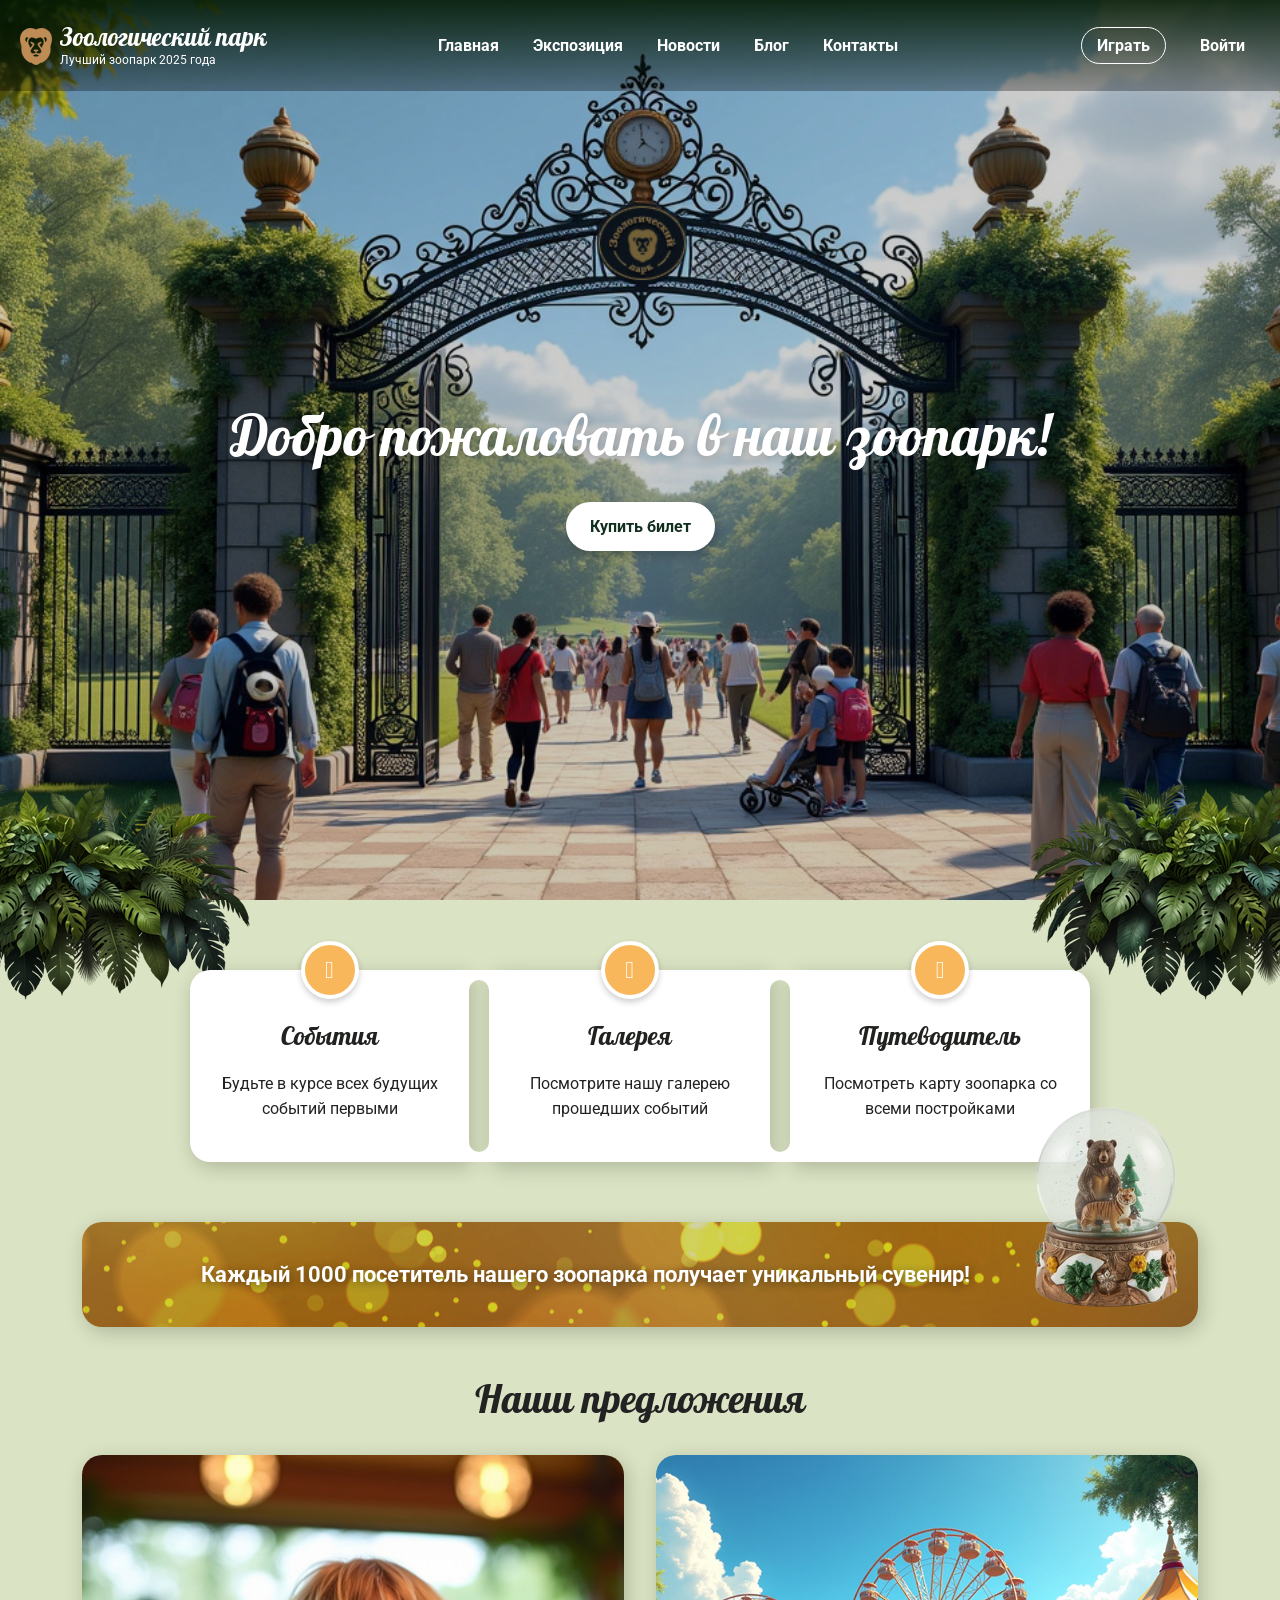
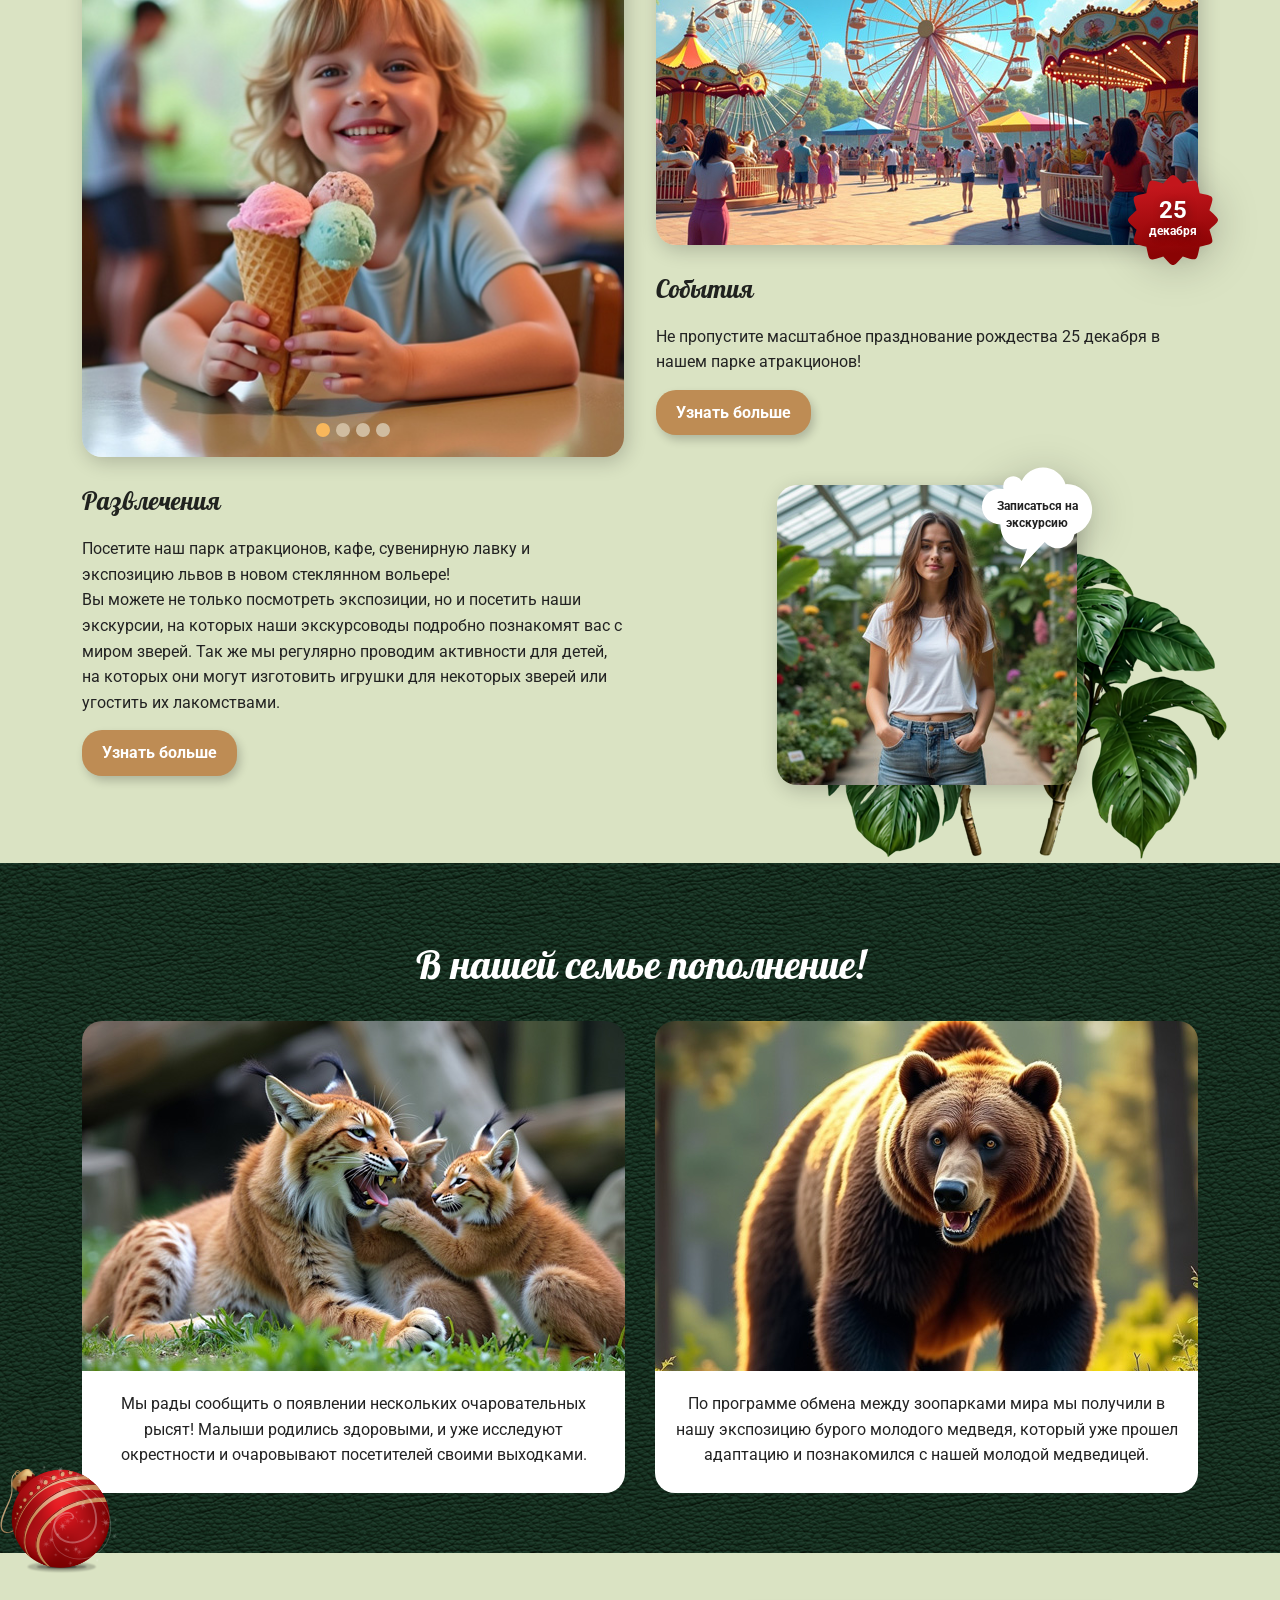
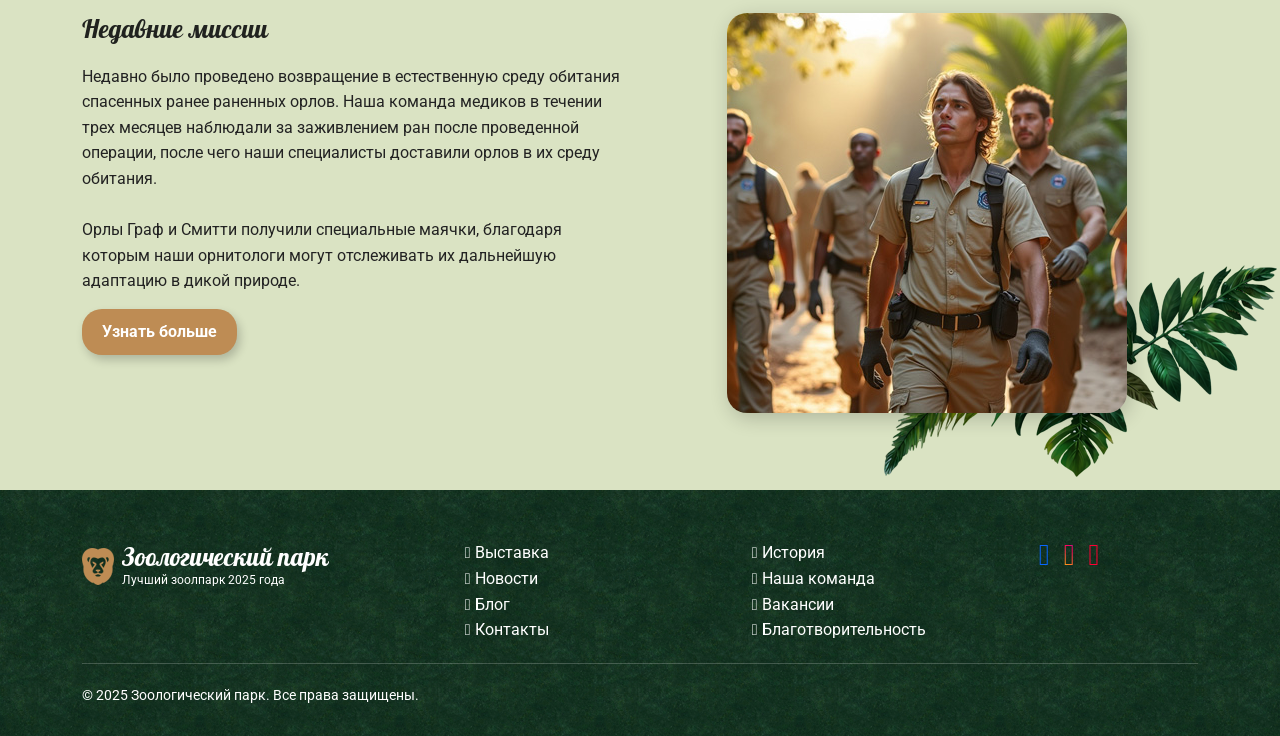
==== index.html @ 59a3dd5d "add files zoo" ====
<!DOCTYPE html>
<html lang="en">
<head>
  <meta charset="UTF-8" />
  <meta name="viewport" content="width=device-width, initial-scale=1.0" />
  <title>Зоологический парк</title>
  <link rel="icon" href="img/favicon.ico">  
  <link rel="preconnect" href="https://fonts.googleapis.com">
  <link rel="preconnect" href="https://fonts.gstatic.com" crossorigin>
  <link href="https://fonts.googleapis.com/css2?family=Roboto:ital,wght@400,700&display=swap" rel="stylesheet">  
  <link href="https://fonts.googleapis.com/css2?family=Pattaya&display=swap" rel="stylesheet">
  <link rel="stylesheet" href="css/bootstrap-grid.css"> 
  <link href="css/fontawesome-all.min.css" rel="stylesheet" />
  <link rel="preload" href="preloader.gif" as="image">
  <link rel="stylesheet" href="css/styles.css">
</head>

<body>
  <div class="preloader"><img src="preloader.gif" alt="Зоологический парк"></div>
  <header class="head-home">
    <div class="navbar">
      <div class="logo">
        <a href="/">
          <img src="../img/logo.png" alt=""/> 
          <span>Зоологический парк</span><br> Лучший зоопарк 2025 года
        </a>
      </div>
      <nav>
        <a href="#">Главная</a>
        <a href="#">Экспозиция</a>
        <a href="#">Новости</a>
        <a href="#">Блог</a>        
        <a href="#">Контакты</a>
      </nav>
      <nav>
        <a href="#"class="btn-header">Играть</a>
        <a href="#">Войти</a>
      </nav>
    </div>
    <h1>Добро пожаловать в наш зоопарк!</h1>
    <a href="/" class="btn-head-home">Купить билет</a>
    <div class="decor">
      <img src="../img/decor.png" alt=""/>
      <img src="../img/decor.png" alt=""/>
    </div>
  </header>

  <div class="content">
  <section class="features">
    <a class="feature-box" href="/">  
      <span class="feature-box-icon"><i class="fa-solid fa-calendar-days"></i></span>    
      <h3>События</h3>
      <p>Будьте в курсе всех будущих событий первыми</p>
    </a>
    <a class="feature-box" href="/">
      <span class="feature-box-separator"></span>
      <span class="feature-box-separator"></span>
      <span class="feature-box-icon"><i class="fa-solid fa-camera-retro"></i></span> 
      <h3>Галерея</h3>
      <p>Посмотрите нашу галерею прошедших событий</p>
    </a>
    <a class="feature-box" href="/">
      <span class="feature-box-separator"></span>
      <span class="feature-box-separator"></span>
      <span class="feature-box-icon"><i class="fa-solid fa-map-location-dot"></i></span> 
      <h3>Путеводитель</h3>
      <p>Посмотреть карту зоопарка со всеми постройками</p>
    </a>
  </section>

  <section class="container banner-section">
    <div class="banner-home">
      <p>Каждый 1000 посетитель нашего зоопарка получает уникальный сувенир!</p>
      <img src="../img/banner-img.png" alt="banner">
    </div>
  </section>

  <section class="container animals-section">
    <h2 class="text-center">Наши предложения</h2>
    <div class="row">
      <div class="col-6">        

        <div class="sim-slider">
          <ul class="sim-slider-list">
            <li class="sim-slider-element"><img src="../img/home_slider1.jpg" alt="0"></li>
            <li class="sim-slider-element"><img src="../img/home_slider2.jpg" alt="1"></li>
            <li class="sim-slider-element"><img src="../img/home_slider3.jpg" alt="2"></li>
            <li class="sim-slider-element"><img src="../img/home_slider4.jpg" alt="3"></li>            
          </ul>
          <div class="sim-slider-arrow-left"></div>
          <div class="sim-slider-arrow-right"></div>
          <div class="sim-slider-dots"></div>
        </div>



      </div>
      <div class="col-6 animal-block">
        <div class="animal-text">
          <div class="img-box_action">
            <img class="img-box" src="../img/atracion.jpg" alt="atracion">
            <span class="icon-action">
              <svg xmlns="http://www.w3.org/2000/svg" xmlns:xlink="http://www.w3.org/1999/xlink" viewBox="0 0 512 512"><defs><linearGradient id="linear-gradient-2" x1="300" y1="441.96" x2="255.94" y2="60.66" gradientUnits="userSpaceOnUse"><stop offset="0" stop-color="#8a0304"/><stop offset="1" stop-color="#c3161c"/></linearGradient></defs><title>promo_orange</title><g style="isolation:isolate"><g id="Layer_1" data-name="Layer 1"><path d="M311.59,48.68c84.6-26.49,76.91-30.8,96.23,55.51,86.7,19.39,82.11,11.43,55.55,96.17,64.9,59.65,64.82,51.47,0,111,26.48,84.52,30.62,76.91-55.55,96.17-19.3,86.21-11.75,82-96.23,55.53-60,65.2-51.1,65.2-111.1,0-85.13,26.65-76.75,31.51-96.22-55.53C17.74,388.23,22.14,396.2,48.7,311.4c-64.87-59.64-65-51.28,0-111-26.48-84.52-30.8-76.86,55.56-96.17,19.44-86.83,11.26-82.12,96.22-55.51,59.72-64.9,51.36-64.91,111.1,0Z" fill-rule="evenodd" fill="url(#linear-gradient-2)"/></g></g></svg>
              <span><strong>25</strong> декабря</span>
            </span>
          </div>
          <h3>События</h3>
          <p>Не пропустите масштабное празднование рождества 25 декабря в нашем парке атракционов!</p>
          <a href="/" class="btn">Узнать больше</a>        
        </div>
      </div>
  </div>
  <div class="row">
      <div class="col-6 animal-block">
        <div class="animal-text">
          <h3>Развлечения</h3>
          <p>Посетите наш парк атракционов, кафе, сувенирную лавку и экспозицию львов в новом стеклянном вольере!<br>Вы можете не только посмотреть экспозиции, но и посетить наши экскурсии, на которых наши экскурсоводы подробно познакомят вас с миром зверей. Так же мы регулярно проводим активности для детей, на которых они могут изготовить игрушки для некоторых зверей или угостить их лакомствами.</p>
          <a href="/" class="btn">Узнать больше</a>
        </div>
      </div>
      <div class="col-6 animal-block">
        <div class="animal-text elem-info">  
          <span class="img-decor1"> 
            <img class="img-box" src="../img/junate.jpg" alt="junate">
          </span>
          <a href="/" class="elem-info_text">
            <svg id="Layer_1" data-name="Layer 1" xmlns="http://www.w3.org/2000/svg" xmlns:xlink="http://www.w3.org/1999/xlink" viewBox="0 0 512 512"><defs><linearGradient id="linear-gradient1" x1="256" y1="441.36" x2="256" y2="9.45" gradientUnits="userSpaceOnUse"><stop offset="0" stop-color="white"/><stop offset="0.37" stop-color="white"/><stop offset="1" stop-color="white"/></linearGradient></defs><title>cloud_comment</title><path d="M288.86,328A71.76,71.76,0,0,0,416,295a109.46,109.46,0,0,0-34.43-213.4h-4A100.6,100.6,0,0,0,281.46,11c-40.12,0-74.55,23.9-90.77,57.76a42.58,42.58,0,0,0-78.81,22.48c0,4,0,7.68,1.14,11.38a76.15,76.15,0,0,0-92.19,74.26c0,42.11,36.7,76.54,79.1,76.54h0c-.29,2.84.85,6.26.85,9.39C100.79,316,144,359,197.24,359A108.43,108.43,0,0,0,214,357.55l-32.15,85.36Z" fill="url(#linear-gradient1)"/></svg>
            <span>Записаться на экскурсию</span>
          </a>
        </div>
      </div>
  </div>
  </section>

  <section class="highlighted-section">
    <div class="container">
      <h2 class="text-center">В нашей семье пополнение!</h2>
      <div class="highlighted-grid">
        <div>
          <img src="../img/tiger.jpg" alt="tiger">
          <div class="p-box"><p>Мы рады сообщить о появлении нескольких очаровательных рысят! Малыши родились здоровыми, и уже исследуют окрестности и очаровывают посетителей своими выходками.</p></div>
        </div>
        <div>
          <img src="../img/bear.jpg" alt="bear">
          <div class="p-box"><p>По программе обмена между зоопарками мира мы получили в нашу экспозицию бурого молодого медведя, который уже прошел адаптацию и познакомился с нашей молодой медведицей. </p></div>
        </div>
      </div>
    </div>
    <span class="icon-decor"></span>  
  </section>

  <section class="container animals-section">
    <div class="row">
      <div class="col-6 animal-block">
        <div class="animal-text">
          <h3>Недавние миссии</h3>
          <p>Недавно было проведено возвращение в естественную среду обитания спасенных ранее раненных орлов. Наша команда медиков в течении трех месяцев наблюдали за заживлением ран после проведенной операции, после чего наши специалисты доставили орлов в их среду обитания.<br><br> Орлы Граф и Смитти получили специальные маячки, благодаря которым наши орнитологи могут отслеживать их дальнейшую адаптацию в дикой природе.</p>
          <a href="/" class="btn">Узнать больше</a>        
        </div>
      </div>
      <div class="col-6 animal-block">
        <div class="animal-text">
          <span class="img-decor2">
            <img class="img-box" src="../img/team.jpg" alt="team">
          </span>
        </div>
      </div>
    </div>
  </section>
  </div>
  <footer>
    <div class="container">
      <div class="row">
        <div class="col-4">
          <div class="logo">
            <a href="/">
              <img src="../img/logo.png" alt=""/> 
              <span>Зоологический парк</span><br> Лучший зоолпарк 2025 года
            </a>
          </div>         
        </div>
        <div class="col-3">
          <ul class="no-style">
            <li><a href="#"><i class="fa fa-camera-retro"></i> Выставка</a></li>            
            <li><a href="#"><i class="fa fa-newspaper"></i> Новости</a></li>
            <li><a href="#"><i class="fa fa-comment"></i> Блог</a></li>
            <li><a href="#"><i class="fa fa-phone"></i> Контакты</a></li>
          </ul>
        </div>
        <div class="col-3">
          <ul class="no-style">
            <li><a href="#"><i class="fa fa-info"></i> История</a></li>
            <li><a href="#"><i class="fa fa-person"></i> Наша команда</a></li>
            <li><a href="#"><i class="fa fa-person-circle-plus"></i> Вакансии</a></li>
            <li><a href="#"><i class="fa-solid fa-hand-holding-heart"></i> Благотворительность</a></li>
          </ul>
        </div>
        <div class="col-2">
          <ul class="no-style list-icons">
            <li><a href="#"><i class="fa-brands fa-facebook"></i></a></li>
            <li><a href="#"><i class="fa-brands fa-instagram"></i></a></li>
            <li><a href="#"><i class="fa-brands fa-youtube"></i></a></li>
          </ul>
        </div>
      </div>
      <div class="copyright">
        <span>&copy; 2025 Зоологический парк. Все права защищены.</span>
      </div>
    </div>
  </footer>
  <script>
      window.onload = function(){
          document.querySelector(".preloader").style.display = "none";
      }
  </script>
  <script src="js/slider.js"></script>
</body>
</html>
---- css/styles.css ----
* {
    box-sizing: border-box;
    margin: 0;
    padding: 0; 
  }
  :root{
    --native-color: #102f1f;
    --primary-color: #f8b75b;
    --secondary-color: #705f45;
    --third-color: #be8c54;
  }
  .preloader {
    position: fixed;
    z-index: 1000;
    line-height: 0;
    overflow: hidden;
    top: 50%;
    left: 50%;
    margin-left: -32px;
    margin-top: -32px;
    border-radius: 50%;
    box-shadow: rgba(0, 0, 0, .2) 3px 5px 12px;
  }
  a{
    color: inherit;
    text-decoration: none;
    transition: all .3s ease-out;
  }
  body {
    font-family: "Roboto", sans-serif;
    font-optical-sizing: auto;
    font-weight: 400;
    font-style: normal;
    font-variation-settings: "wdth" 100;
    background-color: #dae3c3;
    color: #222;
    line-height: 1.6;
  }  
  ol, li {
    list-style: none;
    margin: 0;
    padding: 0;
  }
  ul.no-style{
    list-style: none;
  }
  .btn {
    display: inline-block;
    color: white;
    font-weight: 700;
    background-color: var(--third-color);    
    border: none;
    padding: 10px 20px;
    border-radius: 20px;
    cursor: pointer;
    box-shadow:  rgba(0,0,0,.2) 3px 5px 10px;
    margin-bottom: 20px;
  }
  .btn:hover, .btn:active{
    background-color: var(--native-color);
  }
  .content{
    overflow: hidden;
  }
  h1,h2,h3,h4,h5,h6,p {
    margin-bottom: 15px;
  }
  h1,h2 {
    margin-bottom: 30px;
    line-height: 1.2;
  }
  h1,h2,h3,
  .navbar .logo a span,
  footer .logo a span{
    font-family: "Pattaya", sans-serif;
    font-weight: 400;
  }
  h3,h4,h5,h6 {
    color: #20221f;
    line-height: 1.4;
  }
  h1 {
    font-size: 3.5rem;
  }
  h2 {
    font-size: 2.5rem;
  }
  h3 {
    font-size: 1.6rem;    
  }
  h4 {
    font-size: 1.3rem;
  }
  h5 {
    font-size: 1.2rem;
  }
  h6 {
    font-size: 1.1rem;
  }
  img{
    max-width: 100%;
  }
  .img-box{
    margin-bottom: 20px;
    box-shadow: rgba(0, 0, 0, 0.2) 3px 5px 20px;
  }
  .text-center{
    text-align: center;
  }
  header.head-home {
    height: 100vh;
    padding-top: 76px;
    padding-bottom: 20px;
    color: white;
    background: url('../img/header-home-bg.jpg') center/cover no-repeat;    
    display: flex;
    flex-direction: column;
    justify-content: center;
    align-items: center;
  }
  header.head-home:before {
    display: block;
    position: absolute;
    content: '';
    background: rgba(0, 0, 0, 0.2);
    top:0;
    left: 0;
    width: 100%;
    height: 100%;
  }
  header.head-home .decor{
    overflow: hidden;
    width: 100%;
    position: absolute;
    bottom: -100px;
    pointer-events: none;
    z-index: 3;
  }
  header.head-home .decor img {
    margin-left: -150px;
    float: left;
  }
  header.head-home .decor img + img{
    float: right;
    margin-right: -150px;
  }
  .navbar {
    position: absolute;
    top: 0;
    width: 100%;
    display: flex;
    flex-direction: row;
    align-items: center;
    justify-content: space-between;
    background: linear-gradient(180deg,rgba(3, 26, 3, .9) 0%, rgba(0, 0, 0, .3) 100%);
    padding: 20px;
    z-index: 99;
  }
  .navbar .logo{
    width: 250px;
  }
  .navbar .logo img,
  footer .logo img {
    float: left;
    padding-top: 8px;
    margin-right: 8px; 
  }
  .navbar .logo a,
  footer .logo a {    
    font-size: 12px;
    line-height: 1.2;
    color: white;
    caret-color: transparent;
  }
  .navbar .logo a span,
  footer .logo a span{
    font-size: 25px;
    display: inline-block;
    overflow: hidden;
    margin-bottom: -15px;
  }
  .navbar nav a {
    color: white;
    margin: 0 15px;
    font-weight: 700;
  }
  .navbar nav a:hover {
    color: var(--primary-color);
  }
  .navbar nav a.btn-header {
    padding: 8px 15px;
    font-size: 1rem;
    font-weight: 700;
    border: 1px solid white;
    border-radius: 30px;
    cursor: pointer;
  }
  .navbar nav a.btn-header:hover {
    color: var(--primary-color);
    border-color: var(--primary-color);
    background-color: rgba(0, 0, 0, 0.2);
  }
  .head-home h1 {
    position: relative;    
    text-shadow: 1px 3px 8px rgba(0, 0, 0, 0.2);
  }
  .head-home a.btn-head-home {
    position: relative;
    overflow: hidden;
    padding: 12px 24px;
    font-size: 1rem;
    font-weight: 700;
    background-color: white;
    color: var(--native-color);
    border: none;
    border-radius: 30px;
    cursor: pointer;
     box-shadow:  rgba(0,0,0,.2) 3px 5px 12px;
  }
  .head-home a.btn-head-home:hover{
    color: white;
    background-color: var(--native-color);
  }
  .features {
    display: flex;
    flex-direction: row;
    justify-content: space-between;
    gap: 20px;
    position: relative;
    z-index: 3;
    width: 900px;
    margin: 70px auto 60px; 
  }
  .feature-box {
    position: relative;
    background-color: white;
    min-width: 31%;
    padding: 50px 20px 25px;
    text-align: center;
    box-shadow: 3px 5px 20px rgba(0,0,0,0.2);
  }  
  .feature-box:first-child {
    border-radius: 20px 0 0 20px;
  }
  .feature-box:last-child {
    border-radius: 0 20px 20px 0;
  }
  .feature-box-separator{
    content: '';
    display: block;
    width: 20px;
    height: 20px;
    top: 0px;
    left: -20px;
    overflow: hidden;
    position: absolute;
  }
  .feature-box-separator + .feature-box-separator{
    top: auto;
    bottom: 0px;
  }
  .feature-box-separator:after{
    content: '';
    width: 20px;
    height: 20px;
    -moz-border-radius: 20px;
    -webkit-border-radius: 20px;
    border-radius: 20px;
    background: rgba(0, 0, 0, 0);
    position: absolute;
    top: 0px;
    left: -10px;
    border: 10px solid white;
  }
  .feature-box-separator + .feature-box-separator:after{
    top: auto;
    bottom: 0px;
  }
  .feature-box-separator:before {
    content: '';
    width: 20px;
    height: 10px;
    background: white;
    display: inline-block;
    position: absolute;
    top: 0;
    left: 0;
  }
  .feature-box-separator + .feature-box-separator:before {
    top: auto;
    bottom: 0px;
  }
  .feature-box-icon {
    position: absolute;
    top: -29px;
    left: calc(50% - 29px);    
  }
  .feature-box:before {
    content: "\f1b0";
    font-size: 50px;
    font-family: "Font Awesome 6 Free";
    position: absolute;
    transition: opacity .3s ease-out;
    top: 50%;
    left: 50%;
    font-weight: 700;
    margin-left: -25px;
    margin-top: -25px;
    color: var(--third-color);
    opacity: 0;
  }
  .feature-box h3, .feature-box p{
    position: relative;
  }
  .feature-box-icon i{
    transition: all .3s ease-out;
    background-color: var(--primary-color);
    width: 58px;
    height: 58px;
    border-radius: 50%;
    font-size: 24px;
    line-height: 50px;
    color: white;
    border: 4px solid white;
    box-shadow: rgba(0, 0, 0, .2) 0px 3px 6px;
  }
  a.feature-box:hover .feature-box-icon i{
    background-color: var(--native-color);
  }
  .feature-box:hover:before {
    opacity: .2;
  }

  /* slider */

  .sim-slider img {
    width: 100% !important;
  }
  .sim-slider {
    position: relative;
    border-radius: 20px;
    overflow: hidden;
    margin-bottom: 20px;
    box-shadow: rgba(0, 0, 0, 0.2) 3px 5px 20px;
  }
  /* General styles */
  .sim-slider-list {
    margin: 0;
    padding: 111.11% 0 0;
    list-style-type: none;
    position: relative;
  }
  .sim-slider-element {
    width: 100%;
    transition: opacity 1s ease-in;
    opacity: 0;
    position: absolute;
    z-index: 2;
    left: 0;
    top: 0;
    display: block;
  }
  .sim-slider-element:first-child {
    opacity: 1;
  }
  /* Navigation item styles */
  div.sim-slider-arrow-left,
  div.sim-slider-arrow-right {
    width: 22px;
    height: 40px;
    position: absolute;
    cursor: pointer;
    z-index: 2;
  }
  div.sim-slider-arrow-left,
  div.sim-slider-arrow-right {    
    top: calc(50% - 20px);
    display: inline-block;
    display: none !important;
    width: 40px;
    height: 40px;
    text-align: center;
    font-weight: 900;
    font-family: "Font Awesome 6 Free";
    font-size: 24px;
    line-height: 40px;
    border-radius: 50%; 
    color:white; 
    background-color: var(--third-color);
    transition: all .3s ease-out;
    box-shadow: rgba(0, 0, 0, .2) 3px 5px 10px;    
  }
  div.sim-slider-arrow-left:before { 
    content: "\f104";
  }
  div.sim-slider-arrow-right:before { 
    content: "\f105";
  }
  div.sim-slider-arrow-left{
    left: 10px;    
  }
  div.sim-slider-arrow-right {
    right: 10px;    
  }
  div.sim-slider-arrow-left:hover,
  div.sim-slider-arrow-right:hover {
    background-color: var(--native-color);
  }
  div.sim-slider-dots {
    width: 100%;
    height: auto;
    position: absolute;
    left: 0;
    bottom: 10px;
    z-index: 3;
    text-align: center;
  }
  span.sim-dot {
    width: 14px;
    height: 14px;
    margin: 3px;
    padding: 0;
    display: inline-block;
    background-color: var(--primary-color);
    border-radius: 50%;
    cursor: pointer;
    filter: grayscale(70%);
    caret-color: transparent;
  }

  /* end slider */




  .banner-home {
    position: relative;
    color: white;
    font-size: 22px;
    font-weight: 700;
    text-shadow: 2px 2px 10px rgba(0, 0, 0, 0.4);
    background: white;
    padding: 35px 30px 20px 30px;
    border-radius: 20px;
    margin-bottom: 50px;
    background: url(../img/home-banner-bg.jpg) center / cover no-repeat;
    box-shadow: rgba(0, 0, 0, 0.2) 3px 5px 20px;
  }
  .banner-home{
    text-align: center;
    padding-right: 140px;
  }
  .banner-home img {
    position: absolute;
    z-index: 3;
    bottom: 20px;
    right: 20px;
  }
  .animals-section{
    padding-bottom: 20px;
  }
  .animal-block {
    display: flex;
    flex-direction: column;
    justify-content: space-between;
    margin-bottom: 30px;
  }
  .animal-block + .animal-block{
    align-items: center;
  }
  .animal-block img {
    position: relative;
    border-radius: 20px;
    height: auto;
  }
  .img-decor1, 
  .img-decor2{
    position: relative;
  }
  .img-decor1:before,
  .img-decor2:before{
    position: absolute;
    content: '';    
    right: -150px;
    width: 400px;
    background-repeat: no-repeat;    
  }
  .img-decor1:before{
    background-image: url("../img/decor-img1.png");
    bottom: -50px;
    height: 306px;
  }
  .elem-info{
    position: relative;
  }
  .elem-info .elem-info_text{
    position: absolute;    
    right: -20px;
    top: -20px;
    width: 120px;
    text-align: center;
    display: flex;
    align-items: center;
    caret-color: transparent; 
    filter: drop-shadow(3px 5px 20px rgba(0, 0, 0, 0.2));   
  }
  .elem-info .elem-info_text span{
    position: absolute;
    top:50%;
    transform: translateY(-50%);
    left:10px;
    right: 10px;
    font-size: 12px;
    line-height: 1.4;
    font-weight: 700;
    transition: color .3s ease-out;
    padding: 0 0 20px;
  }
  .elem-info .elem-info_text:hover span{
    color: var(--native-color);
  }
  .img-decor2:before{
    background-image: url("../img/decor-img2.png");
    bottom: -40px;
    height: 212px;
  }
  .img-box_action{
    position:relative;
  }
  .icon-action{
    position: absolute;
    right: -20px;
    bottom: 0;
    width: 90px;
    display: inline-block;
    caret-color: transparent;
  }
  .icon-action{
    filter: drop-shadow(3px 5px 20px rgba(0, 0, 0, 0.2));
  }
  .icon-action span {
    position: absolute;
    top: 45%;
    transform: translateY(-50%);
    left: 10px;
    right: 10px;
    font-size: 12px;
    line-height: 1.4;
    color: white;
    font-weight: 700;
    text-align: center;
    text-shadow: 2px 2px 10px rgba(0, 0, 0, 0.4);
  }
  .icon-action span strong{
    font-size: 24px;
    line-height: 1;    
  }
  .icon-decor{
    position: absolute;
    left: -10px;
    bottom: -40px;
    width: 140px;
    height: 140px;
    background-image: url(../img/christmas_ball.svg);
    background-size: 100%;
    background-repeat: no-repeat;
  }
  .highlighted-section {
    background-color: var(--native-color);
    background-image: url("../img/patternt.png");
    background-repeat: repeat;
    position: relative;
    padding: 80px 0 60px;
    margin-bottom: 60px;
  }
  .highlighted-section h2 {
    color: white;
  }
  .highlighted-grid {
    display: grid;
    grid-template-columns: repeat(auto-fit, minmax(250px, 1fr));
    gap: 30px;
    margin-top: 30px;
  }
  .highlighted-grid > div {    
    text-align: center;
    display: flex;
    flex-direction: column;
  }
  .highlighted-grid .p-box{
    padding: 20px 20px 10px;
    border-radius: 0 0 20px 20px;
    overflow: hidden;
    background-color: white;
  }
  .highlighted-grid img {
    width: 100%;
    border-radius: 20px 20px 0 0;
    overflow: hidden;
  }
  footer {
    background-color: var(--native-color);
    background-image: url("../img/pattern1.png");
    background-repeat: repeat;
    color: white;
    padding: 50px 0 30px;
  }
  footer *{
    color: white;
  }
  footer li a i{
    transition: all .3s ease-out;
  }
  footer li a:hover i{
    color: var(--primary-color);
  }
  .list-icons li{
    display: inline-block;
    margin-right: 10px;
    margin-bottom: 10px;
  }
  .list-icons li a:hover{
    opacity: .8;
  }
  .list-icons i{
    font-size: 30px;
  }
  i.fa-facebook{
    color: #0866ff;
  }
  i.fa-instagram{
    background-image: linear-gradient(220deg,rgba(131, 58, 180, 1) 0%, rgba(251, 0, 96, 1) 30%, rgba(252, 196, 4, 1) 100%);
    color: transparent;
    background-clip: text;
  }
  i.fa-youtube{
    color: #fe0032;
  }
  .copyright{
    font-size: 14px;
    padding-top: 20px;
    margin-top: 20px;
    border-top: 1px solid rgba(255, 255, 255, 0.2);
  }
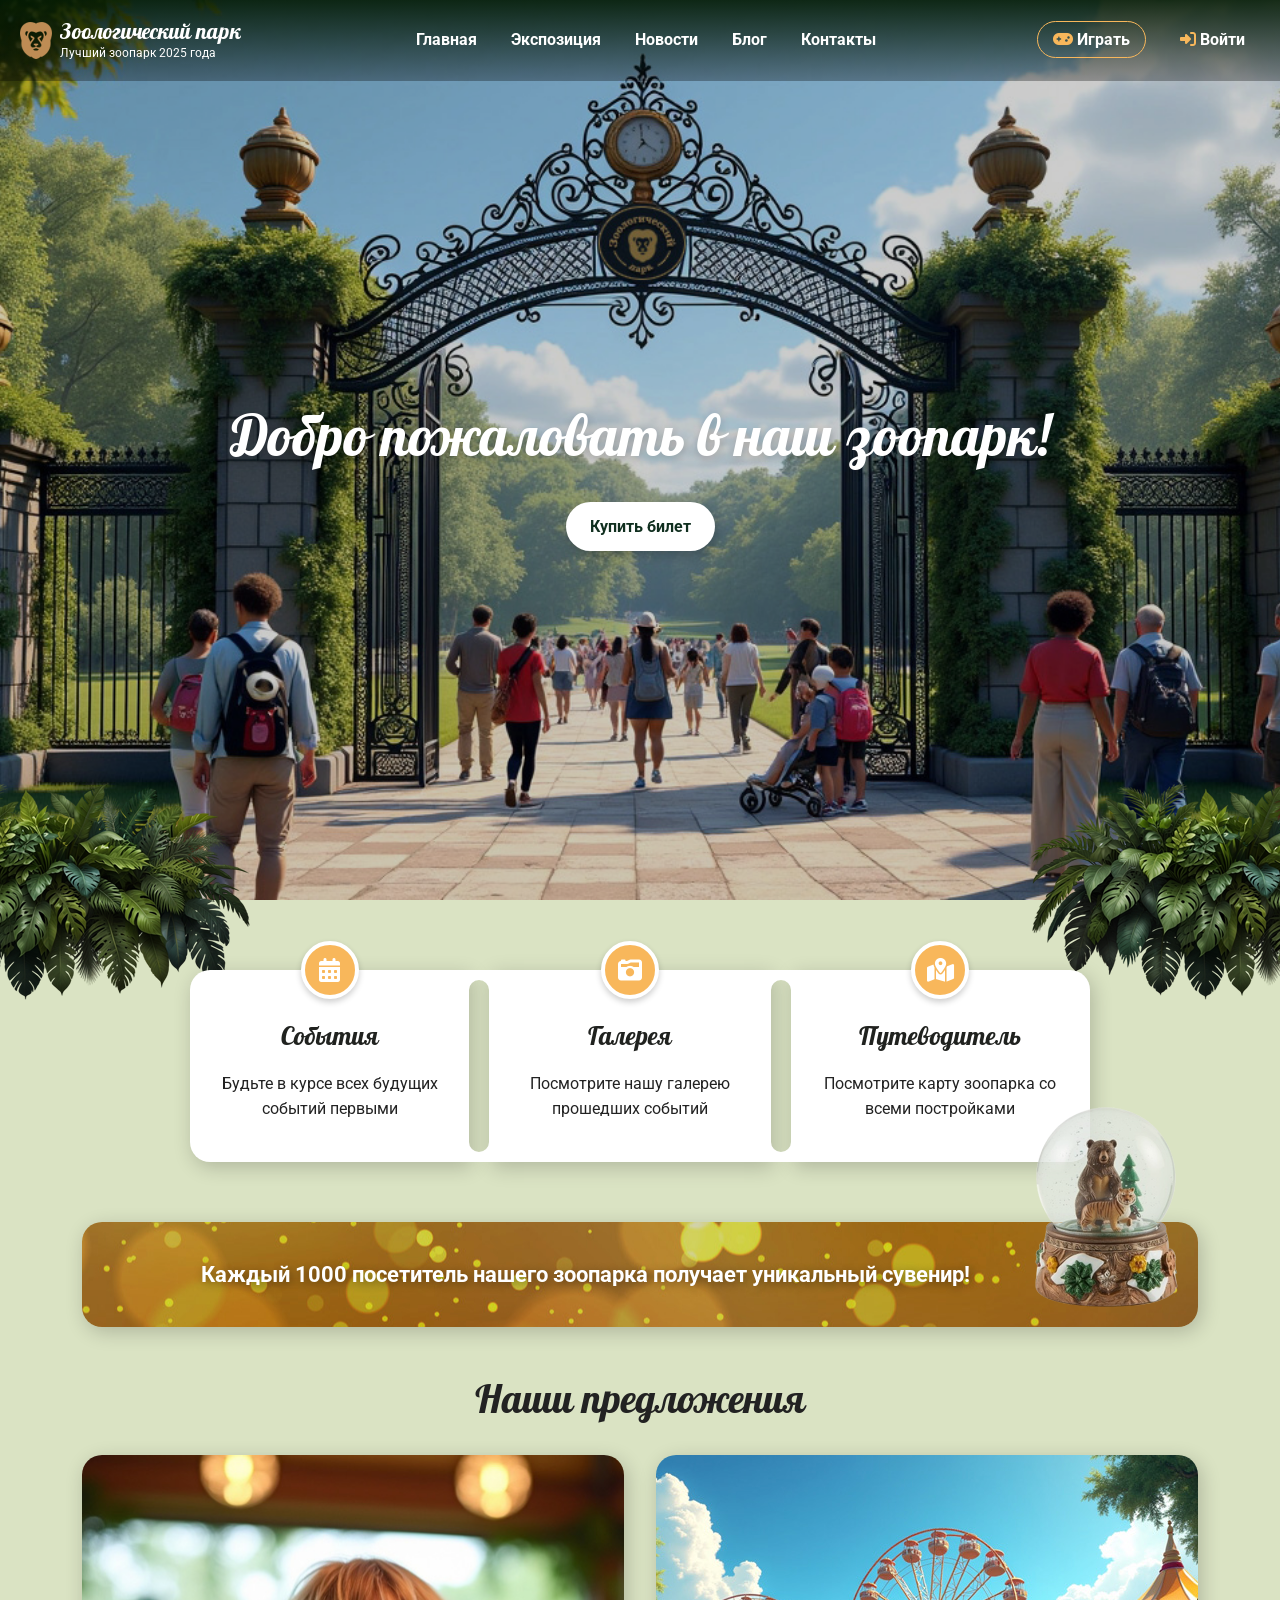
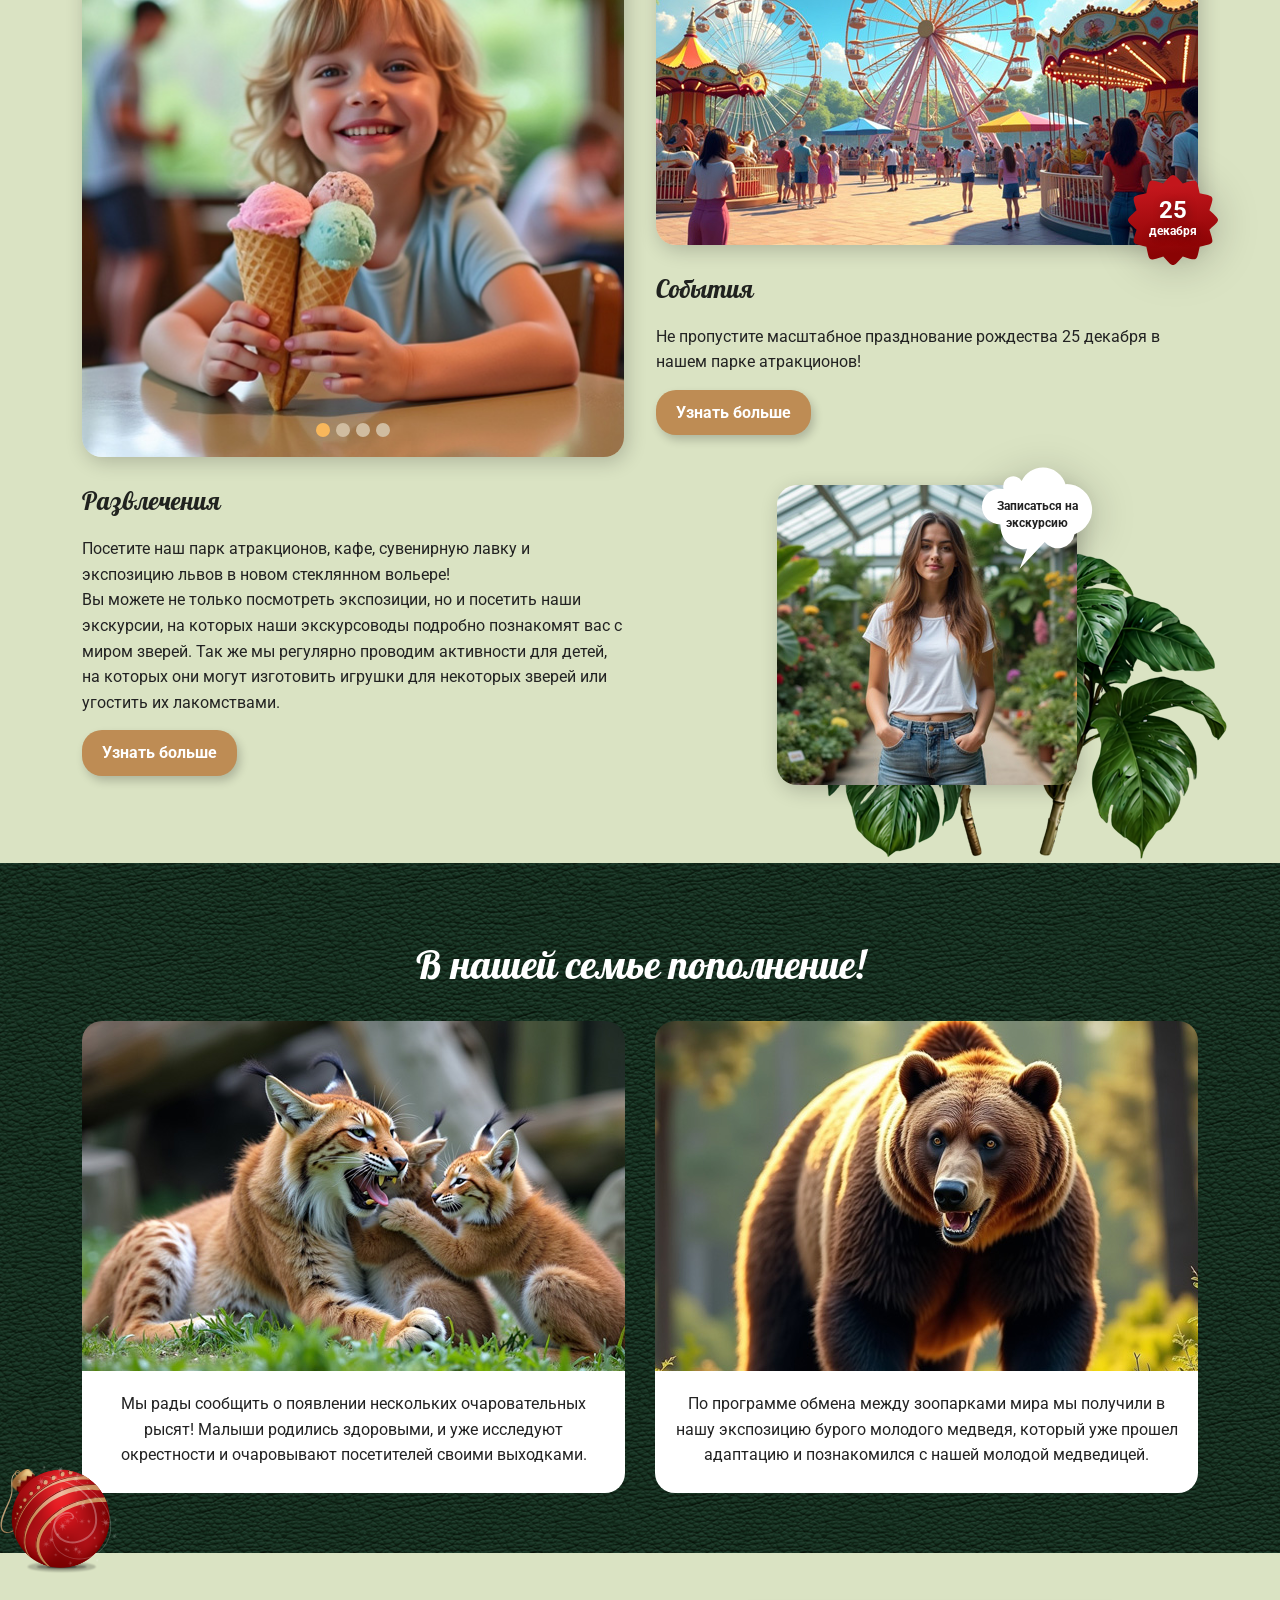
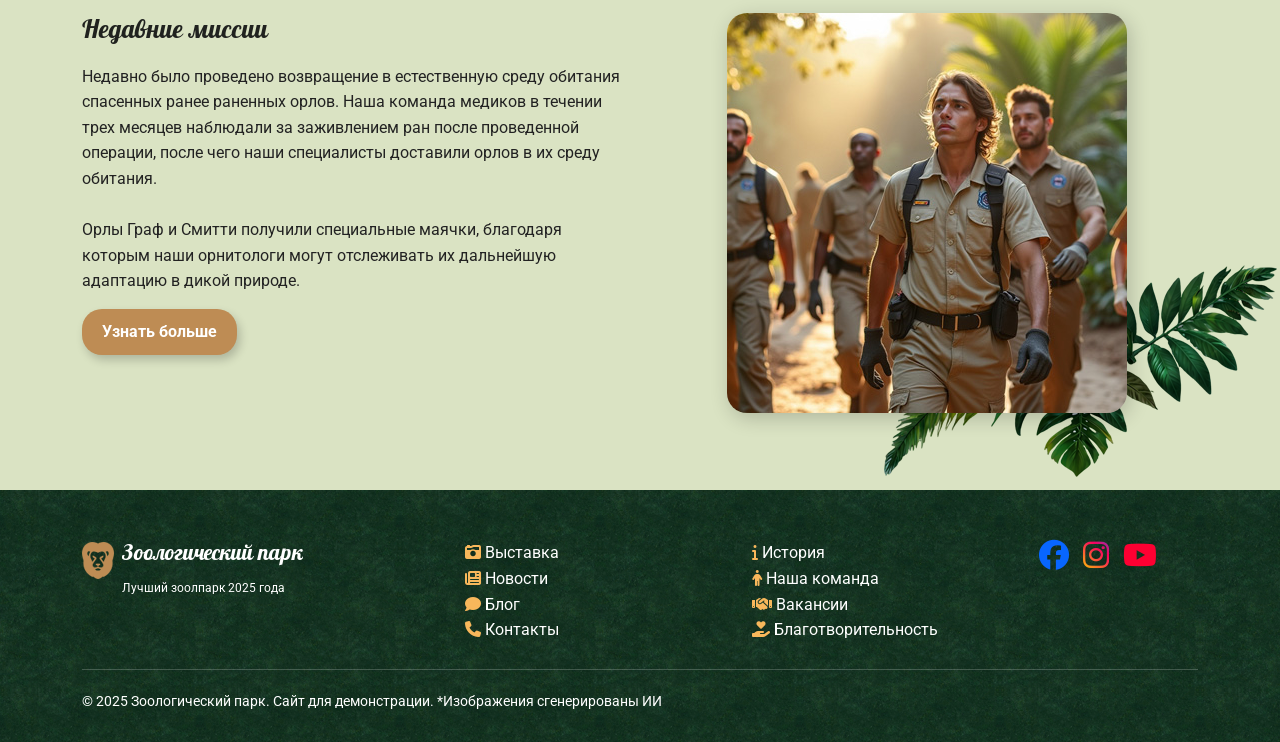
==== commit 3baacf94: "Add files via upload" ====
--- a/index.html
+++ b/index.html
@@ -13,6 +13,7 @@
   <link href="css/fontawesome-all.min.css" rel="stylesheet" />
   <link rel="preload" href="preloader.gif" as="image">
   <link rel="stylesheet" href="css/styles.css">
+  <link rel="stylesheet" href="css/responsive.css">
 </head>
 
 <body>
@@ -21,27 +22,34 @@
     <div class="navbar">
       <div class="logo">
         <a href="/">
-          <img src="../img/logo.png" alt=""/> 
-          <span>Зоологический парк</span><br> Лучший зоопарк 2025 года
+          <img src="img/logo.png" alt=""/> 
+          <p><span>Зоологический парк</span><br> Лучший зоопарк 2025 года</p>
         </a>
       </div>
+      <div class="header__menu menu">
+      <div class="menu__icon"><span></span></div>
+        <nav class="menu__body">
+          <ul class="menu__list">
+            <li><a href="#">Главная</a></li>
+            <li><a href="#">Экспозиция</a></li>
+            <li><a href="#">Новости</a></li>
+            <li><a href="#">Блог</a></li>     
+            <li><a href="#">Контакты</a></li>            
+            <li class="d-sm-none"><a href="#">Играть</a></li>
+            <li class="d-sm-none"><a href="#">Войти</a></li>        
+          </ul>          
+        </nav>        
+      </div>
       <nav>
-        <a href="#">Главная</a>
-        <a href="#">Экспозиция</a>
-        <a href="#">Новости</a>
-        <a href="#">Блог</a>        
-        <a href="#">Контакты</a>
-      </nav>
-      <nav>
-        <a href="#"class="btn-header">Играть</a>
-        <a href="#">Войти</a>
-      </nav>
+        <a href="#"class="btn-header"><i class="fa fa-gamepad"></i> <span>Играть</span></a>
+        <a href="#"><i class="fa fa-sign-in-alt"></i> <span>Войти</span></a>
+      </nav>      
     </div>
     <h1>Добро пожаловать в наш зоопарк!</h1>
     <a href="/" class="btn-head-home">Купить билет</a>
     <div class="decor">
-      <img src="../img/decor.png" alt=""/>
-      <img src="../img/decor.png" alt=""/>
+      <img src="img/decor.png" alt=""/>
+      <img src="img/decor.png" alt=""/>
     </div>
   </header>
 
@@ -64,41 +72,37 @@
       <span class="feature-box-separator"></span>
       <span class="feature-box-icon"><i class="fa-solid fa-map-location-dot"></i></span> 
       <h3>Путеводитель</h3>
-      <p>Посмотреть карту зоопарка со всеми постройками</p>
+      <p>Посмотрите карту зоопарка со всеми постройками</p>
     </a>
   </section>
 
   <section class="container banner-section">
     <div class="banner-home">
       <p>Каждый 1000 посетитель нашего зоопарка получает уникальный сувенир!</p>
-      <img src="../img/banner-img.png" alt="banner">
+      <img src="img/banner-img.png" alt="banner">
     </div>
   </section>
 
   <section class="container animals-section">
     <h2 class="text-center">Наши предложения</h2>
     <div class="row">
-      <div class="col-6">        
-
+      <div class="col-sm-12 col-md-6">
         <div class="sim-slider">
           <ul class="sim-slider-list">
-            <li class="sim-slider-element"><img src="../img/home_slider1.jpg" alt="0"></li>
-            <li class="sim-slider-element"><img src="../img/home_slider2.jpg" alt="1"></li>
-            <li class="sim-slider-element"><img src="../img/home_slider3.jpg" alt="2"></li>
-            <li class="sim-slider-element"><img src="../img/home_slider4.jpg" alt="3"></li>            
+            <li class="sim-slider-element"><img src="img/home_slider1.jpg" alt="0"></li>
+            <li class="sim-slider-element"><img src="img/home_slider2.jpg" alt="1"></li>
+            <li class="sim-slider-element"><img src="img/home_slider3.jpg" alt="2"></li>
+            <li class="sim-slider-element"><img src="img/home_slider4.jpg" alt="3"></li>            
           </ul>
           <div class="sim-slider-arrow-left"></div>
           <div class="sim-slider-arrow-right"></div>
           <div class="sim-slider-dots"></div>
         </div>
-
-
-
-      </div>
-      <div class="col-6 animal-block">
+      </div>
+      <div class="col-sm-12 col-md-6 animal-block">
         <div class="animal-text">
           <div class="img-box_action">
-            <img class="img-box" src="../img/atracion.jpg" alt="atracion">
+            <img class="img-box" src="img/atracion.jpg" alt="atracion">
             <span class="icon-action">
               <svg xmlns="http://www.w3.org/2000/svg" xmlns:xlink="http://www.w3.org/1999/xlink" viewBox="0 0 512 512"><defs><linearGradient id="linear-gradient-2" x1="300" y1="441.96" x2="255.94" y2="60.66" gradientUnits="userSpaceOnUse"><stop offset="0" stop-color="#8a0304"/><stop offset="1" stop-color="#c3161c"/></linearGradient></defs><title>promo_orange</title><g style="isolation:isolate"><g id="Layer_1" data-name="Layer 1"><path d="M311.59,48.68c84.6-26.49,76.91-30.8,96.23,55.51,86.7,19.39,82.11,11.43,55.55,96.17,64.9,59.65,64.82,51.47,0,111,26.48,84.52,30.62,76.91-55.55,96.17-19.3,86.21-11.75,82-96.23,55.53-60,65.2-51.1,65.2-111.1,0-85.13,26.65-76.75,31.51-96.22-55.53C17.74,388.23,22.14,396.2,48.7,311.4c-64.87-59.64-65-51.28,0-111-26.48-84.52-30.8-76.86,55.56-96.17,19.44-86.83,11.26-82.12,96.22-55.51,59.72-64.9,51.36-64.91,111.1,0Z" fill-rule="evenodd" fill="url(#linear-gradient-2)"/></g></g></svg>
               <span><strong>25</strong> декабря</span>
@@ -111,17 +115,17 @@
       </div>
   </div>
   <div class="row">
-      <div class="col-6 animal-block">
+      <div class="col-sm-12 col-md-6 animal-block">
         <div class="animal-text">
           <h3>Развлечения</h3>
           <p>Посетите наш парк атракционов, кафе, сувенирную лавку и экспозицию львов в новом стеклянном вольере!<br>Вы можете не только посмотреть экспозиции, но и посетить наши экскурсии, на которых наши экскурсоводы подробно познакомят вас с миром зверей. Так же мы регулярно проводим активности для детей, на которых они могут изготовить игрушки для некоторых зверей или угостить их лакомствами.</p>
           <a href="/" class="btn">Узнать больше</a>
         </div>
       </div>
-      <div class="col-6 animal-block">
+      <div class="col-sm-12 col-md-6 animal-block">
         <div class="animal-text elem-info">  
           <span class="img-decor1"> 
-            <img class="img-box" src="../img/junate.jpg" alt="junate">
+            <img class="img-box" src="img/junate.jpg" alt="junate">
           </span>
           <a href="/" class="elem-info_text">
             <svg id="Layer_1" data-name="Layer 1" xmlns="http://www.w3.org/2000/svg" xmlns:xlink="http://www.w3.org/1999/xlink" viewBox="0 0 512 512"><defs><linearGradient id="linear-gradient1" x1="256" y1="441.36" x2="256" y2="9.45" gradientUnits="userSpaceOnUse"><stop offset="0" stop-color="white"/><stop offset="0.37" stop-color="white"/><stop offset="1" stop-color="white"/></linearGradient></defs><title>cloud_comment</title><path d="M288.86,328A71.76,71.76,0,0,0,416,295a109.46,109.46,0,0,0-34.43-213.4h-4A100.6,100.6,0,0,0,281.46,11c-40.12,0-74.55,23.9-90.77,57.76a42.58,42.58,0,0,0-78.81,22.48c0,4,0,7.68,1.14,11.38a76.15,76.15,0,0,0-92.19,74.26c0,42.11,36.7,76.54,79.1,76.54h0c-.29,2.84.85,6.26.85,9.39C100.79,316,144,359,197.24,359A108.43,108.43,0,0,0,214,357.55l-32.15,85.36Z" fill="url(#linear-gradient1)"/></svg>
@@ -137,11 +141,11 @@
       <h2 class="text-center">В нашей семье пополнение!</h2>
       <div class="highlighted-grid">
         <div>
-          <img src="../img/tiger.jpg" alt="tiger">
+          <img src="img/tiger.jpg" alt="tiger">
           <div class="p-box"><p>Мы рады сообщить о появлении нескольких очаровательных рысят! Малыши родились здоровыми, и уже исследуют окрестности и очаровывают посетителей своими выходками.</p></div>
         </div>
         <div>
-          <img src="../img/bear.jpg" alt="bear">
+          <img src="img/bear.jpg" alt="bear">
           <div class="p-box"><p>По программе обмена между зоопарками мира мы получили в нашу экспозицию бурого молодого медведя, который уже прошел адаптацию и познакомился с нашей молодой медведицей. </p></div>
         </div>
       </div>
@@ -151,17 +155,17 @@
 
   <section class="container animals-section">
     <div class="row">
-      <div class="col-6 animal-block">
+      <div class="col-sm-12 col-md-6 animal-block">
         <div class="animal-text">
           <h3>Недавние миссии</h3>
           <p>Недавно было проведено возвращение в естественную среду обитания спасенных ранее раненных орлов. Наша команда медиков в течении трех месяцев наблюдали за заживлением ран после проведенной операции, после чего наши специалисты доставили орлов в их среду обитания.<br><br> Орлы Граф и Смитти получили специальные маячки, благодаря которым наши орнитологи могут отслеживать их дальнейшую адаптацию в дикой природе.</p>
           <a href="/" class="btn">Узнать больше</a>        
         </div>
       </div>
-      <div class="col-6 animal-block">
+      <div class="col-sm-12 col-md-6 animal-block">
         <div class="animal-text">
           <span class="img-decor2">
-            <img class="img-box" src="../img/team.jpg" alt="team">
+            <img class="img-box" src="img/team.jpg" alt="team">
           </span>
         </div>
       </div>
@@ -171,15 +175,15 @@
   <footer>
     <div class="container">
       <div class="row">
-        <div class="col-4">
+        <div class="col-sm-12 mb-3 col-md-4">
           <div class="logo">
             <a href="/">
-              <img src="../img/logo.png" alt=""/> 
+              <img src="img/logo.png" alt=""/> 
               <span>Зоологический парк</span><br> Лучший зоолпарк 2025 года
             </a>
           </div>         
         </div>
-        <div class="col-3">
+        <div class="col-sm-6 mb-3 col-md-2 col-lg-3">
           <ul class="no-style">
             <li><a href="#"><i class="fa fa-camera-retro"></i> Выставка</a></li>            
             <li><a href="#"><i class="fa fa-newspaper"></i> Новости</a></li>
@@ -187,15 +191,15 @@
             <li><a href="#"><i class="fa fa-phone"></i> Контакты</a></li>
           </ul>
         </div>
-        <div class="col-3">
+        <div class="col-sm-6 mb-3 col-md-4 col-lg-3">
           <ul class="no-style">
             <li><a href="#"><i class="fa fa-info"></i> История</a></li>
             <li><a href="#"><i class="fa fa-person"></i> Наша команда</a></li>
-            <li><a href="#"><i class="fa fa-person-circle-plus"></i> Вакансии</a></li>
+            <li><a href="#"><i class="fa fa-handshake"></i> Вакансии</a></li>
             <li><a href="#"><i class="fa-solid fa-hand-holding-heart"></i> Благотворительность</a></li>
           </ul>
         </div>
-        <div class="col-2">
+        <div class="col-sm-12 mb-3 col-md-2">
           <ul class="no-style list-icons">
             <li><a href="#"><i class="fa-brands fa-facebook"></i></a></li>
             <li><a href="#"><i class="fa-brands fa-instagram"></i></a></li>
@@ -204,14 +208,56 @@
         </div>
       </div>
       <div class="copyright">
-        <span>&copy; 2025 Зоологический парк. Все права защищены.</span>
-      </div>
-    </div>
+        <span>&copy; 2025 Зоологический парк. Сайт для демонстрации. *Изображения сгенерированы ИИ</span>
+      </div>
+    </div>
+    <button id="scrollToTopBtn"><i class="fa fa-arrow-up"></i></button>
   </footer>
   <script>
+      /* loadng */
       window.onload = function(){
           document.querySelector(".preloader").style.display = "none";
       }
+      /* menu burger */
+      const hamburger = document.querySelector('.menu__icon');
+      const navMenu = document.querySelector('.header__menu');
+      hamburger.addEventListener('click', () => {
+          navMenu.classList.toggle('active');
+      });
+      /* sticky menu */
+      const navbar = document.querySelector('.navbar');
+      const pageHeight = document.documentElement.clientHeight;
+      window.addEventListener('scroll', () => {
+          if (window.scrollY >= pageHeight + 50 && !navbar.classList.contains('sticky')) {
+              navbar.classList.add("sticky");
+          } else if (window.scrollY > pageHeight && window.scrollY < pageHeight + 50 && navbar.classList.contains('sticky')) {              
+              navbar.classList.add("fade-out");
+          } else if (window.scrollY < pageHeight && navbar.classList.contains('sticky')) {
+              navbar.classList.remove("fade-out");
+              navbar.classList.remove("sticky");
+          } else if (window.scrollY >= pageHeight + 50 && navbar.classList.contains('sticky') && navbar.classList.contains('fade-out')) {
+              navbar.classList.remove("fade-out");
+          }
+      });
+
+      /* scroll to top */
+      var scrollToTopBtn = document.getElementById("scrollToTopBtn");
+      var rootElement = document.documentElement;
+      function scrollToTop() {
+        rootElement.scrollTo({
+          top: 0,
+          behavior: "smooth"
+        });
+      }
+      scrollToTopBtn.addEventListener("click", scrollToTop);
+      window.addEventListener('scroll', () => {
+        if (window.scrollY >= 50) {
+          scrollToTopBtn.style.opacity = 1;
+        } else {
+          scrollToTopBtn.style.opacity = 0;
+        }
+      });
+
   </script>
   <script src="js/slider.js"></script>
 </body>
--- a/css/styles.css
+++ b/css/styles.css
@@ -1,644 +1,692 @@
-  * {
-    box-sizing: border-box;
-    margin: 0;
-    padding: 0; 
-  }
-  :root{
-    --native-color: #102f1f;
-    --primary-color: #f8b75b;
-    --secondary-color: #705f45;
-    --third-color: #be8c54;
-  }
-  .preloader {
-    position: fixed;
-    z-index: 1000;
-    line-height: 0;
-    overflow: hidden;
-    top: 50%;
-    left: 50%;
-    margin-left: -32px;
-    margin-top: -32px;
-    border-radius: 50%;
-    box-shadow: rgba(0, 0, 0, .2) 3px 5px 12px;
-  }
-  a{
-    color: inherit;
-    text-decoration: none;
-    transition: all .3s ease-out;
-  }
-  body {
-    font-family: "Roboto", sans-serif;
-    font-optical-sizing: auto;
-    font-weight: 400;
-    font-style: normal;
-    font-variation-settings: "wdth" 100;
-    background-color: #dae3c3;
-    color: #222;
-    line-height: 1.6;
-  }  
-  ol, li {
-    list-style: none;
-    margin: 0;
-    padding: 0;
-  }
-  ul.no-style{
-    list-style: none;
-  }
-  .btn {
-    display: inline-block;
-    color: white;
-    font-weight: 700;
-    background-color: var(--third-color);    
-    border: none;
-    padding: 10px 20px;
-    border-radius: 20px;
-    cursor: pointer;
-    box-shadow:  rgba(0,0,0,.2) 3px 5px 10px;
-    margin-bottom: 20px;
-  }
-  .btn:hover, .btn:active{
-    background-color: var(--native-color);
-  }
-  .content{
-    overflow: hidden;
-  }
-  h1,h2,h3,h4,h5,h6,p {
-    margin-bottom: 15px;
-  }
-  h1,h2 {
-    margin-bottom: 30px;
-    line-height: 1.2;
-  }
-  h1,h2,h3,
-  .navbar .logo a span,
-  footer .logo a span{
-    font-family: "Pattaya", sans-serif;
-    font-weight: 400;
-  }
-  h3,h4,h5,h6 {
-    color: #20221f;
-    line-height: 1.4;
-  }
-  h1 {
-    font-size: 3.5rem;
-  }
-  h2 {
-    font-size: 2.5rem;
-  }
-  h3 {
-    font-size: 1.6rem;    
-  }
-  h4 {
-    font-size: 1.3rem;
-  }
-  h5 {
-    font-size: 1.2rem;
-  }
-  h6 {
-    font-size: 1.1rem;
-  }
-  img{
-    max-width: 100%;
-  }
-  .img-box{
-    margin-bottom: 20px;
-    box-shadow: rgba(0, 0, 0, 0.2) 3px 5px 20px;
-  }
-  .text-center{
-    text-align: center;
-  }
-  header.head-home {
-    height: 100vh;
-    padding-top: 76px;
-    padding-bottom: 20px;
-    color: white;
-    background: url('../img/header-home-bg.jpg') center/cover no-repeat;    
-    display: flex;
-    flex-direction: column;
-    justify-content: center;
-    align-items: center;
-  }
-  header.head-home:before {
-    display: block;
-    position: absolute;
-    content: '';
-    background: rgba(0, 0, 0, 0.2);
-    top:0;
-    left: 0;
-    width: 100%;
-    height: 100%;
-  }
-  header.head-home .decor{
-    overflow: hidden;
-    width: 100%;
-    position: absolute;
-    bottom: -100px;
-    pointer-events: none;
-    z-index: 3;
-  }
-  header.head-home .decor img {
-    margin-left: -150px;
-    float: left;
-  }
-  header.head-home .decor img + img{
-    float: right;
-    margin-right: -150px;
-  }
-  .navbar {
-    position: absolute;
-    top: 0;
-    width: 100%;
-    display: flex;
-    flex-direction: row;
-    align-items: center;
-    justify-content: space-between;
-    background: linear-gradient(180deg,rgba(3, 26, 3, .9) 0%, rgba(0, 0, 0, .3) 100%);
-    padding: 20px;
-    z-index: 99;
-  }
-  .navbar .logo{
-    width: 250px;
-  }
-  .navbar .logo img,
-  footer .logo img {
-    float: left;
-    padding-top: 8px;
-    margin-right: 8px; 
-  }
-  .navbar .logo a,
-  footer .logo a {    
-    font-size: 12px;
-    line-height: 1.2;
-    color: white;
-    caret-color: transparent;
-  }
-  .navbar .logo a span,
-  footer .logo a span{
-    font-size: 25px;
-    display: inline-block;
-    overflow: hidden;
-    margin-bottom: -15px;
-  }
-  .navbar nav a {
-    color: white;
-    margin: 0 15px;
-    font-weight: 700;
-  }
-  .navbar nav a:hover {
-    color: var(--primary-color);
-  }
-  .navbar nav a.btn-header {
-    padding: 8px 15px;
-    font-size: 1rem;
-    font-weight: 700;
-    border: 1px solid white;
-    border-radius: 30px;
-    cursor: pointer;
-  }
-  .navbar nav a.btn-header:hover {
-    color: var(--primary-color);
-    border-color: var(--primary-color);
-    background-color: rgba(0, 0, 0, 0.2);
-  }
-  .head-home h1 {
-    position: relative;    
-    text-shadow: 1px 3px 8px rgba(0, 0, 0, 0.2);
-  }
-  .head-home a.btn-head-home {
-    position: relative;
-    overflow: hidden;
-    padding: 12px 24px;
-    font-size: 1rem;
-    font-weight: 700;
-    background-color: white;
-    color: var(--native-color);
-    border: none;
-    border-radius: 30px;
-    cursor: pointer;
-     box-shadow:  rgba(0,0,0,.2) 3px 5px 12px;
-  }
-  .head-home a.btn-head-home:hover{
-    color: white;
-    background-color: var(--native-color);
-  }
-  .features {
-    display: flex;
-    flex-direction: row;
-    justify-content: space-between;
-    gap: 20px;
-    position: relative;
-    z-index: 3;
-    width: 900px;
-    margin: 70px auto 60px; 
-  }
-  .feature-box {
-    position: relative;
-    background-color: white;
-    min-width: 31%;
-    padding: 50px 20px 25px;
-    text-align: center;
-    box-shadow: 3px 5px 20px rgba(0,0,0,0.2);
-  }  
-  .feature-box:first-child {
-    border-radius: 20px 0 0 20px;
-  }
-  .feature-box:last-child {
-    border-radius: 0 20px 20px 0;
-  }
-  .feature-box-separator{
-    content: '';
-    display: block;
-    width: 20px;
-    height: 20px;
-    top: 0px;
-    left: -20px;
-    overflow: hidden;
-    position: absolute;
-  }
-  .feature-box-separator + .feature-box-separator{
-    top: auto;
-    bottom: 0px;
-  }
-  .feature-box-separator:after{
-    content: '';
-    width: 20px;
-    height: 20px;
-    -moz-border-radius: 20px;
-    -webkit-border-radius: 20px;
-    border-radius: 20px;
-    background: rgba(0, 0, 0, 0);
-    position: absolute;
-    top: 0px;
-    left: -10px;
-    border: 10px solid white;
-  }
-  .feature-box-separator + .feature-box-separator:after{
-    top: auto;
-    bottom: 0px;
-  }
-  .feature-box-separator:before {
-    content: '';
-    width: 20px;
-    height: 10px;
-    background: white;
-    display: inline-block;
-    position: absolute;
-    top: 0;
-    left: 0;
-  }
-  .feature-box-separator + .feature-box-separator:before {
-    top: auto;
-    bottom: 0px;
-  }
-  .feature-box-icon {
-    position: absolute;
-    top: -29px;
-    left: calc(50% - 29px);    
-  }
-  .feature-box:before {
-    content: "\f1b0";
-    font-size: 50px;
-    font-family: "Font Awesome 6 Free";
-    position: absolute;
-    transition: opacity .3s ease-out;
-    top: 50%;
-    left: 50%;
-    font-weight: 700;
-    margin-left: -25px;
-    margin-top: -25px;
-    color: var(--third-color);
+* {
+  box-sizing: border-box;
+  margin: 0;
+  padding: 0; 
+}
+a{
+  caret-color: transparent;
+}
+:root{
+  --native-color: #102f1f;
+  --primary-color: #f8b75b;
+  --secondary-color: #705f45;
+  --third-color: #be8c54;
+}
+.preloader {
+  position: fixed;
+  z-index: 1000;
+  line-height: 0;
+  overflow: hidden;
+  top: 50%;
+  left: 50%;
+  margin-left: -32px;
+  margin-top: -32px;
+  border-radius: 50%;
+  box-shadow: rgba(0, 0, 0, .2) 3px 5px 12px;
+}
+a{
+  color: inherit;
+  text-decoration: none;
+  transition: all .3s ease-out;
+outline: none !important;
+}
+body {
+  font-family: "Roboto", sans-serif;
+  font-optical-sizing: auto;
+  font-weight: 400;
+  font-style: normal;
+  font-variation-settings: "wdth" 100;
+  background-color: #dae3c3;
+  color: #222;
+  line-height: 1.6;
+}  
+ol, li {
+  list-style: none;
+  margin: 0;
+  padding: 0;
+}
+ul.no-style{
+  list-style: none;
+}
+.btn {
+  display: inline-block;
+  color: white;
+  font-weight: 700;
+  background-color: var(--third-color);    
+  border: none;
+  padding: 10px 20px;
+  border-radius: 20px;
+  cursor: pointer;
+  box-shadow:  rgba(0,0,0,.2) 3px 5px 10px;
+  margin-bottom: 20px;
+}
+.btn:hover, .btn:active{
+  background-color: var(--native-color);
+}
+.content{
+  overflow: hidden;
+}
+h1,h2,h3,h4,h5,h6,p {
+  margin-bottom: 15px;
+}
+h1,h2 {
+  margin-bottom: 30px;
+  line-height: 1.2;
+}
+h1,h2,h3,
+.navbar .logo a span,
+footer .logo a span{
+  font-family: "Pattaya", sans-serif;
+  font-weight: 400;
+}
+h3,h4,h5,h6 {
+  color: #20221f;
+  line-height: 1.4;
+}
+h1 {
+  font-size: 3.5rem;
+}
+h2 {
+  font-size: 2.5rem;
+}
+h3 {
+  font-size: 1.6rem;    
+}
+h4 {
+  font-size: 1.3rem;
+}
+h5 {
+  font-size: 1.2rem;
+}
+h6 {
+  font-size: 1.1rem;
+}
+img{
+  max-width: 100%;
+}
+.img-box{
+  margin-bottom: 20px;
+  box-shadow: rgba(0, 0, 0, 0.2) 3px 5px 20px;
+}
+.text-center{
+  text-align: center;
+}
+header.head-home {
+  height: 100vh;
+  padding-top: 76px;
+  padding-bottom: 20px;
+  color: white;
+  background: url('../img/header-home-bg-small.jpg') center/cover no-repeat;    
+  display: flex;
+  flex-direction: column;
+  justify-content: center;
+  align-items: center;
+}
+header.head-home:before {
+  display: block;
+  position: absolute;
+  content: '';
+  background: rgba(0, 0, 0, 0.2);
+  top:0;
+  left: 0;
+  width: 100%;
+  height: 100%;
+}
+header.head-home .decor{
+  overflow: hidden;
+  width: 100%;
+  position: absolute;
+  bottom: -100px;
+  pointer-events: none;
+  z-index: 3;
+}
+header.head-home .decor img {
+  margin-left: -150px;
+  float: left;
+}
+header.head-home .decor img + img{
+  float: right;
+  margin-right: -150px;
+}
+.navbar {
+  position: absolute;
+  top: 0;
+  width: 100%;
+  display: flex;
+  flex-direction: row;
+  align-items: center;
+  justify-content: space-between;
+  background: linear-gradient(180deg,rgba(3, 26, 3, .9) 0%, rgba(0, 0, 0, .3) 100%);
+  padding: 20px;
+  z-index: 99;
+}
+.navbar .logo{
+  width: 250px;
+}
+.navbar .logo p,
+footer .logo p {
+    margin-bottom: 0;
+    line-height: 1.1;
+}
+.navbar .logo img,
+footer .logo img {
+  float: left;
+  padding-top: 2px;
+  margin-right: 8px; 
+}
+.navbar .logo a,
+footer .logo a {    
+  font-size: 12px;
+  line-height: 1.2;
+  color: white;
+}
+.navbar .logo a span,
+footer .logo a span{
+  font-size: 22px;
+  display: inline-block;
+  overflow: hidden;
+}  
+.navbar nav a {
+  color: white;
+  margin: 0 15px;
+  font-weight: 700;
+}
+.navbar nav a i{
+  color: var(--primary-color);
+}
+.navbar nav a:hover {
+  color: var(--primary-color);
+}
+.navbar nav a.btn-header {
+  padding: 8px 15px;
+  font-size: 1rem;
+  font-weight: 700;
+  border: 1px solid var(--primary-color);
+  border-radius: 30px;
+  cursor: pointer;
+}
+.navbar nav a.btn-header:hover {
+  color: var(--primary-color);
+  border-color: var(--primary-color);
+  background-color: rgba(0, 0, 0, 0.2);
+}
+@keyframes fadeIn {
+  0%{
     opacity: 0;
   }
-  .feature-box h3, .feature-box p{
-    position: relative;
-  }
-  .feature-box-icon i{
-    transition: all .3s ease-out;
-    background-color: var(--primary-color);
-    width: 58px;
-    height: 58px;
-    border-radius: 50%;
-    font-size: 24px;
-    line-height: 50px;
-    color: white;
-    border: 4px solid white;
-    box-shadow: rgba(0, 0, 0, .2) 0px 3px 6px;
-  }
-  a.feature-box:hover .feature-box-icon i{
-    background-color: var(--native-color);
-  }
-  .feature-box:hover:before {
-    opacity: .2;
-  }
-
-  /* slider */
-
-  .sim-slider img {
-    width: 100% !important;
-  }
-  .sim-slider {
-    position: relative;
-    border-radius: 20px;
-    overflow: hidden;
-    margin-bottom: 20px;
-    box-shadow: rgba(0, 0, 0, 0.2) 3px 5px 20px;
-  }
-  /* General styles */
-  .sim-slider-list {
-    margin: 0;
-    padding: 111.11% 0 0;
-    list-style-type: none;
-    position: relative;
-  }
-  .sim-slider-element {
-    width: 100%;
-    transition: opacity 1s ease-in;
-    opacity: 0;
-    position: absolute;
-    z-index: 2;
-    left: 0;
-    top: 0;
-    display: block;
-  }
-  .sim-slider-element:first-child {
+  100%{
     opacity: 1;
   }
-  /* Navigation item styles */
-  div.sim-slider-arrow-left,
-  div.sim-slider-arrow-right {
-    width: 22px;
-    height: 40px;
-    position: absolute;
-    cursor: pointer;
-    z-index: 2;
+}
+@keyframes fadeOut {
+  0%{
+    opacity: 1;
   }
-  div.sim-slider-arrow-left,
-  div.sim-slider-arrow-right {    
-    top: calc(50% - 20px);
-    display: inline-block;
-    display: none !important;
-    width: 40px;
-    height: 40px;
-    text-align: center;
-    font-weight: 900;
-    font-family: "Font Awesome 6 Free";
-    font-size: 24px;
-    line-height: 40px;
-    border-radius: 50%; 
-    color:white; 
-    background-color: var(--third-color);
-    transition: all .3s ease-out;
-    box-shadow: rgba(0, 0, 0, .2) 3px 5px 10px;    
+  100%{    
+    opacity: 0;
   }
-  div.sim-slider-arrow-left:before { 
-    content: "\f104";
-  }
-  div.sim-slider-arrow-right:before { 
-    content: "\f105";
-  }
-  div.sim-slider-arrow-left{
-    left: 10px;    
-  }
-  div.sim-slider-arrow-right {
-    right: 10px;    
-  }
-  div.sim-slider-arrow-left:hover,
-  div.sim-slider-arrow-right:hover {
-    background-color: var(--native-color);
-  }
-  div.sim-slider-dots {
-    width: 100%;
-    height: auto;
-    position: absolute;
-    left: 0;
-    bottom: 10px;
-    z-index: 3;
-    text-align: center;
-  }
-  span.sim-dot {
-    width: 14px;
-    height: 14px;
-    margin: 3px;
-    padding: 0;
-    display: inline-block;
-    background-color: var(--primary-color);
-    border-radius: 50%;
-    cursor: pointer;
-    filter: grayscale(70%);
-    caret-color: transparent;
-  }
+}
+.head-home h1 {
+  position: relative;    
+  text-shadow: 1px 3px 8px rgba(0, 0, 0, 0.2);
+}
+.head-home a.btn-head-home {
+  position: relative;
+  overflow: hidden;
+  padding: 12px 24px;
+  font-size: 1rem;
+  font-weight: 700;
+  background-color: white;
+  color: var(--native-color);
+  border: none;
+  border-radius: 30px;
+  cursor: pointer;
+  box-shadow:  rgba(0,0,0,.2) 3px 5px 12px;
+}
+.head-home a.btn-head-home:hover{
+  color: white;
+  background-color: var(--native-color);
+}
+.features {
+  display: flex;
+  flex-direction: row;
+  justify-content: space-between;
+  gap: 20px;
+  position: relative;
+  z-index: 3;
+  width: 900px;
+  margin: 70px auto 60px; 
+}
+.feature-box {
+  position: relative;
+  background-color: white;
+  min-width: 31%;
+  padding: 50px 20px 25px;
+  text-align: center;
+  box-shadow: 3px 5px 20px rgba(0,0,0,0.2);
+}  
+.feature-box:first-child {
+  border-radius: 20px 0 0 20px;
+}
+.feature-box:last-child {
+  border-radius: 0 20px 20px 0;
+}
+.feature-box-separator{
+  content: '';
+  display: block;
+  width: 20px;
+  height: 20px;
+  top: 0px;
+  left: -20px;
+  overflow: hidden;
+  position: absolute;
+}
+.feature-box-separator + .feature-box-separator{
+  top: auto;
+  bottom: 0px;
+}
+.feature-box-separator:after{
+  content: '';
+  width: 20px;
+  height: 20px;
+  -moz-border-radius: 20px;
+  -webkit-border-radius: 20px;
+  border-radius: 20px;
+  background: rgba(0, 0, 0, 0);
+  position: absolute;
+  top: 0px;
+  left: -10px;
+  border: 10px solid white;
+}
+.feature-box-separator + .feature-box-separator:after{
+  top: auto;
+  bottom: 0px;
+}
+.feature-box-separator:before {
+  content: '';
+  width: 20px;
+  height: 10px;
+  background: white;
+  display: inline-block;
+  position: absolute;
+  top: 0;
+  left: 0;
+}
+.feature-box-separator + .feature-box-separator:before {
+  top: auto;
+  bottom: 0px;
+}
+.feature-box-icon {
+  position: absolute;
+  top: -29px;
+  left: calc(50% - 29px);    
+}
+.feature-box:before {
+  content: "\f1b0";
+  font-size: 50px;
+  font-family: "Font Awesome 6 Free";
+  position: absolute;
+  transition: opacity .3s ease-out;
+  top: 50%;
+  left: 50%;
+  font-weight: 700;
+  margin-left: -25px;
+  margin-top: -25px;
+  color: var(--third-color);
+  opacity: 0;
+}
+.feature-box h3, .feature-box p{
+  position: relative;
+}
+.feature-box-icon i{
+  transition: all .3s ease-out;
+  background-color: var(--primary-color);
+  width: 58px;
+  height: 58px;
+  border-radius: 50%;
+  font-size: 24px;
+  line-height: 50px;
+  color: white;
+  border: 4px solid white;
+  box-shadow: rgba(0, 0, 0, .2) 0px 3px 6px;
+}
+a.feature-box:hover .feature-box-icon i{
+  background-color: var(--native-color);
+}
+.feature-box:hover:before {
+  opacity: .2;
+}
 
-  /* end slider */
+/* slider */
+
+.sim-slider img {
+  width: 100% !important;
+}
+.sim-slider {
+  position: relative;
+  border-radius: 20px;
+  overflow: hidden;
+  margin-bottom: 20px;
+  box-shadow: rgba(0, 0, 0, 0.2) 3px 5px 20px;
+}
+/* General styles */
+.sim-slider-list {
+  margin: 0;
+  padding: 111.11% 0 0;
+  list-style-type: none;
+  position: relative;
+}
+.sim-slider-element {
+  width: 100%;
+  transition: opacity 1s ease-in;
+  opacity: 0;
+  position: absolute;
+  z-index: 2;
+  left: 0;
+  top: 0;
+  display: block;
+}
+.sim-slider-element:first-child {
+  opacity: 1;
+}
+/* Navigation item styles */
+div.sim-slider-arrow-left,
+div.sim-slider-arrow-right {
+  width: 22px;
+  height: 40px;
+  position: absolute;
+  cursor: pointer;
+  z-index: 2;
+}
+div.sim-slider-arrow-left,
+div.sim-slider-arrow-right {    
+  top: calc(50% - 20px);
+  display: inline-block;
+  display: none !important;
+  width: 40px;
+  height: 40px;
+  text-align: center;
+  font-weight: 900;
+  font-family: "Font Awesome 6 Free";
+  font-size: 24px;
+  line-height: 40px;
+  border-radius: 50%; 
+  color:white; 
+  background-color: var(--third-color);
+  transition: all .3s ease-out;
+  box-shadow: rgba(0, 0, 0, .2) 3px 5px 10px;    
+}
+div.sim-slider-arrow-left:before { 
+  content: "\f104";
+}
+div.sim-slider-arrow-right:before { 
+  content: "\f105";
+}
+div.sim-slider-arrow-left{
+  left: 10px;    
+}
+div.sim-slider-arrow-right {
+  right: 10px;    
+}
+div.sim-slider-arrow-left:hover,
+div.sim-slider-arrow-right:hover {
+  background-color: var(--native-color);
+}
+div.sim-slider-dots {
+  width: 100%;
+  height: auto;
+  position: absolute;
+  left: 0;
+  bottom: 10px;
+  z-index: 3;
+  text-align: center;
+}
+span.sim-dot {
+  width: 14px;
+  height: 14px;
+  margin: 3px;
+  padding: 0;
+  display: inline-block;
+  background-color: var(--primary-color);
+  border-radius: 50%;
+  cursor: pointer;
+  filter: grayscale(70%);
+  caret-color: transparent;
+}
+
+/* end slider */
 
 
 
 
-  .banner-home {
-    position: relative;
-    color: white;
-    font-size: 22px;
-    font-weight: 700;
-    text-shadow: 2px 2px 10px rgba(0, 0, 0, 0.4);
-    background: white;
-    padding: 35px 30px 20px 30px;
-    border-radius: 20px;
-    margin-bottom: 50px;
-    background: url(../img/home-banner-bg.jpg) center / cover no-repeat;
-    box-shadow: rgba(0, 0, 0, 0.2) 3px 5px 20px;
-  }
-  .banner-home{
-    text-align: center;
-    padding-right: 140px;
-  }
-  .banner-home img {
-    position: absolute;
-    z-index: 3;
-    bottom: 20px;
-    right: 20px;
-  }
-  .animals-section{
-    padding-bottom: 20px;
-  }
-  .animal-block {
-    display: flex;
-    flex-direction: column;
-    justify-content: space-between;
-    margin-bottom: 30px;
-  }
-  .animal-block + .animal-block{
-    align-items: center;
-  }
-  .animal-block img {
-    position: relative;
-    border-radius: 20px;
-    height: auto;
-  }
-  .img-decor1, 
-  .img-decor2{
-    position: relative;
-  }
-  .img-decor1:before,
-  .img-decor2:before{
-    position: absolute;
-    content: '';    
-    right: -150px;
-    width: 400px;
-    background-repeat: no-repeat;    
-  }
-  .img-decor1:before{
-    background-image: url("../img/decor-img1.png");
-    bottom: -50px;
-    height: 306px;
-  }
-  .elem-info{
-    position: relative;
-  }
-  .elem-info .elem-info_text{
-    position: absolute;    
-    right: -20px;
-    top: -20px;
-    width: 120px;
-    text-align: center;
-    display: flex;
-    align-items: center;
-    caret-color: transparent; 
-    filter: drop-shadow(3px 5px 20px rgba(0, 0, 0, 0.2));   
-  }
-  .elem-info .elem-info_text span{
-    position: absolute;
-    top:50%;
-    transform: translateY(-50%);
-    left:10px;
-    right: 10px;
-    font-size: 12px;
-    line-height: 1.4;
-    font-weight: 700;
-    transition: color .3s ease-out;
-    padding: 0 0 20px;
-  }
-  .elem-info .elem-info_text:hover span{
-    color: var(--native-color);
-  }
-  .img-decor2:before{
-    background-image: url("../img/decor-img2.png");
-    bottom: -40px;
-    height: 212px;
-  }
-  .img-box_action{
-    position:relative;
-  }
-  .icon-action{
-    position: absolute;
-    right: -20px;
-    bottom: 0;
-    width: 90px;
-    display: inline-block;
-    caret-color: transparent;
-  }
-  .icon-action{
-    filter: drop-shadow(3px 5px 20px rgba(0, 0, 0, 0.2));
-  }
-  .icon-action span {
-    position: absolute;
-    top: 45%;
-    transform: translateY(-50%);
-    left: 10px;
-    right: 10px;
-    font-size: 12px;
-    line-height: 1.4;
-    color: white;
-    font-weight: 700;
-    text-align: center;
-    text-shadow: 2px 2px 10px rgba(0, 0, 0, 0.4);
-  }
-  .icon-action span strong{
-    font-size: 24px;
-    line-height: 1;    
-  }
-  .icon-decor{
-    position: absolute;
-    left: -10px;
-    bottom: -40px;
-    width: 140px;
-    height: 140px;
-    background-image: url(../img/christmas_ball.svg);
-    background-size: 100%;
-    background-repeat: no-repeat;
-  }
-  .highlighted-section {
-    background-color: var(--native-color);
-    background-image: url("../img/patternt.png");
-    background-repeat: repeat;
-    position: relative;
-    padding: 80px 0 60px;
-    margin-bottom: 60px;
-  }
-  .highlighted-section h2 {
-    color: white;
-  }
-  .highlighted-grid {
-    display: grid;
-    grid-template-columns: repeat(auto-fit, minmax(250px, 1fr));
-    gap: 30px;
-    margin-top: 30px;
-  }
-  .highlighted-grid > div {    
-    text-align: center;
-    display: flex;
-    flex-direction: column;
-  }
-  .highlighted-grid .p-box{
-    padding: 20px 20px 10px;
-    border-radius: 0 0 20px 20px;
-    overflow: hidden;
-    background-color: white;
-  }
-  .highlighted-grid img {
-    width: 100%;
-    border-radius: 20px 20px 0 0;
-    overflow: hidden;
-  }
-  footer {
-    background-color: var(--native-color);
-    background-image: url("../img/pattern1.png");
-    background-repeat: repeat;
-    color: white;
-    padding: 50px 0 30px;
-  }
-  footer *{
-    color: white;
-  }
-  footer li a i{
-    transition: all .3s ease-out;
-  }
-  footer li a:hover i{
-    color: var(--primary-color);
-  }
-  .list-icons li{
-    display: inline-block;
-    margin-right: 10px;
-    margin-bottom: 10px;
-  }
-  .list-icons li a:hover{
-    opacity: .8;
-  }
-  .list-icons i{
-    font-size: 30px;
-  }
-  i.fa-facebook{
-    color: #0866ff;
-  }
-  i.fa-instagram{
-    background-image: linear-gradient(220deg,rgba(131, 58, 180, 1) 0%, rgba(251, 0, 96, 1) 30%, rgba(252, 196, 4, 1) 100%);
-    color: transparent;
-    background-clip: text;
-  }
-  i.fa-youtube{
-    color: #fe0032;
-  }
-  .copyright{
-    font-size: 14px;
-    padding-top: 20px;
-    margin-top: 20px;
-    border-top: 1px solid rgba(255, 255, 255, 0.2);
-  }+.banner-home {
+  position: relative;
+  color: white;
+  font-size: 22px;
+  font-weight: 700;
+  text-shadow: 2px 2px 10px rgba(0, 0, 0, 0.4);
+  background: white;
+  padding: 35px 30px 20px 30px;
+  border-radius: 20px;
+  margin-bottom: 50px;
+  background: url(../img/home-banner-bg.jpg) center / cover no-repeat;
+  box-shadow: rgba(0, 0, 0, 0.2) 3px 5px 20px;
+}
+.banner-home{
+  text-align: center;
+  padding-right: 140px;
+}
+.banner-home img {
+  position: absolute;
+  z-index: 3;
+  bottom: 20px;
+  right: 20px;
+}
+.animals-section{
+  padding-bottom: 20px;
+}
+.animal-block {
+  display: flex;
+  flex-direction: column;
+  justify-content: space-between;
+  margin-bottom: 30px;
+}
+.animal-block + .animal-block{
+  align-items: center;
+}
+.animal-block img {
+  position: relative;
+  border-radius: 20px;
+  height: auto;
+}
+.img-decor1, 
+.img-decor2{
+  position: relative;
+}
+.img-decor1:before,
+.img-decor2:before{
+  position: absolute;
+  content: '';    
+  right: -150px;
+  width: 400px;
+  background-repeat: no-repeat;    
+}
+.img-decor1:before{
+  background-image: url("../img/decor-img1.png");
+  bottom: -50px;
+  height: 306px;
+}
+.elem-info{
+  position: relative;
+}
+.elem-info .elem-info_text{
+  position: absolute;    
+  right: -20px;
+  top: -20px;
+  width: 120px;
+  text-align: center;
+  display: flex;
+  align-items: center;
+  caret-color: transparent; 
+  filter: drop-shadow(3px 5px 20px rgba(0, 0, 0, 0.2));   
+}
+.elem-info .elem-info_text span{
+  position: absolute;
+  top:50%;
+  transform: translateY(-50%);
+  left:10px;
+  right: 10px;
+  font-size: 12px;
+  line-height: 1.4;
+  font-weight: 700;
+  transition: color .3s ease-out;
+  padding: 0 0 20px;
+}
+.elem-info .elem-info_text:hover span{
+  color: var(--native-color);
+}
+.img-decor2:before{
+  background-image: url("../img/decor-img2.png");
+  bottom: -40px;
+  height: 212px;
+}
+.img-box_action{
+  position:relative;
+}
+.icon-action{
+  position: absolute;
+  right: -20px;
+  bottom: 0;
+  width: 90px;
+  display: inline-block;
+  caret-color: transparent;
+}
+.icon-action{
+  filter: drop-shadow(3px 5px 20px rgba(0, 0, 0, 0.2));
+}
+.icon-action span {
+  position: absolute;
+  top: 45%;
+  transform: translateY(-50%);
+  left: 10px;
+  right: 10px;
+  font-size: 12px;
+  line-height: 1.4;
+  color: white;
+  font-weight: 700;
+  text-align: center;
+  text-shadow: 2px 2px 10px rgba(0, 0, 0, 0.4);
+}
+.icon-action span strong{
+  font-size: 24px;
+  line-height: 1;    
+}
+.icon-decor{
+  position: absolute;
+  left: -10px;
+  bottom: -40px;
+  width: 140px;
+  height: 140px;
+  background-image: url(../img/christmas_ball.svg);
+  background-size: 100%;
+  background-repeat: no-repeat;
+}
+.highlighted-section {
+  background-color: var(--native-color);
+  background-image: url("../img/patternt.png");
+  background-repeat: repeat;
+  position: relative;
+  padding: 80px 0 60px;
+  margin-bottom: 60px;
+}
+.highlighted-section h2 {
+  color: white;
+}
+.highlighted-grid {
+  display: grid;
+  grid-template-columns: repeat(auto-fit, minmax(250px, 1fr));
+  gap: 30px;
+  margin-top: 30px;
+}
+.highlighted-grid > div {    
+  text-align: center;
+  display: flex;
+  flex-direction: column;
+}
+.highlighted-grid .p-box{
+  padding: 20px 20px 10px;
+  border-radius: 0 0 20px 20px;
+  overflow: hidden;
+  background-color: white;
+}
+.highlighted-grid img {
+  width: 100%;
+  border-radius: 20px 20px 0 0;
+  overflow: hidden;
+}
+footer {
+  background-color: var(--native-color);
+  background-image: url("../img/pattern1.png");
+  background-repeat: repeat;
+  color: white;
+  padding: 50px 0 30px;
+}
+footer *{
+  color: white;
+}
+footer li a i{
+  color: var(--primary-color);
+}
+footer li a:hover{
+  color: var(--primary-color);
+}
+.list-icons li{
+  display: inline-block;
+  margin-right: 10px;
+  margin-bottom: 10px;
+}
+.list-icons li a:hover{
+  opacity: .8;
+}
+.list-icons i{
+  font-size: 30px;
+}
+i.fa-facebook{
+  color: #0866ff;
+}
+i.fa-instagram{
+  background-image: linear-gradient(220deg,rgba(131, 58, 180, 1) 0%, rgba(251, 0, 96, 1) 30%, rgba(252, 196, 4, 1) 100%);
+  color: transparent;
+  background-clip: text;
+}
+i.fa-youtube{
+  color: #fe0032;
+}
+.copyright{
+  font-size: 14px;
+  padding-top: 20px;
+  margin-top: 10px;
+  border-top: 1px solid rgba(255, 255, 255, 0.2);
+}
+#scrollToTopBtn {
+  position: fixed;
+  z-index: 99;
+  cursor: pointer;
+  width: 40px;
+  height: 40px;
+  background: white;
+  box-shadow: 3px 5px 10px rgba(0, 0, 0, 0.2);
+  border-radius: 50%;
+  right: 20px;
+  bottom: 20px;  
+  outline: none;
+  border: none;
+  transition: all .3s ease-out; 
+}
+#scrollToTopBtn i {
+  color: var(--third-color);
+  font-size: 24px;
+  line-height: 1;    
+  transition: all .3s ease-out;    
+}
+  
--- a/css/responsive.css
+++ b/css/responsive.css
@@ -0,0 +1,306 @@
+@media (min-width: 576px){
+    #scrollToTopBtn:hover i{
+        color: var(--native-color);
+    }
+    header.head-home {
+        background-image: url('../img/header-home-bg.jpg');  
+    }
+    .menu__list .d-sm-none{
+        display: none;
+    }
+}
+@media (min-width: 768px){
+    .menu__list li{
+        display: inline;
+    }
+    .navbar.sticky {
+        position: fixed;
+        top: 0;
+        left: 0;
+        width: 100%;
+        padding-top: 10px;
+        padding-bottom: 10px;
+        background: linear-gradient(180deg,rgba(3, 26, 3, .9) 0%, rgba(0, 10, 0, .6) 100%);
+        box-shadow: rgba(0, 0, 0, 0.2) 3px 5px 20px;
+        animation: fadeIn ease .3s;
+    }
+    .navbar.fade-out {
+        opacity: 0;
+        pointer-events: none;
+        animation: fadeOut ease .3s;
+    }
+}
+@media (min-width: 992px) and (max-width: 1199px) {
+    .navbar nav a {
+       margin-left: 8px;
+       margin-right: 8px;
+    }
+    .banner-home img {
+        max-width: 14%;
+    }
+    .banner-home {
+        font-size: 18px;
+    }
+}
+@media (min-width: 768px) and (max-width: 991px) {
+    .navbar .logo {
+        width: 200px;
+    }
+    .navbar .logo a span, footer .logo a span {
+        font-size: 18px;
+    }
+    .navbar nav a {
+        margin-left: 5px;
+        margin-right: 5px;
+        font-size: 13px;
+    }
+    .navbar nav a.btn-header {
+        padding: 6px 8px;
+        font-size: .8rem;
+    }
+    h1 {
+        font-size: 2.6rem;
+        margin-bottom: 24px;
+    }
+    h2 {
+        font-size: 2rem;
+    }
+    h3 {
+        font-size: 1.3rem;
+    }
+    :host, :root {
+        font-size: .9em;
+    }
+    .btn {
+        padding: 8px 16px;
+    }
+    .head-home a.btn-head-home {
+        padding: 10px 20px;
+        font-size: .8rem;
+    }
+    header.head-home .decor {
+        bottom: -80px;
+    }
+    header.head-home .decor img {
+        max-width: 40%;
+    }
+    .features {
+        max-width: 720px;
+        padding-right: 15px;
+        padding-left: 15px;
+        margin-top: 56px;
+        margin-bottom: 48px;
+    }
+    .feature-box{
+        padding: 40px 16px 22px;
+    }
+    .banner-home img {
+        max-width: 14%;
+    }
+    .banner-home {
+        font-size: 14px;
+        margin-bottom: 40px;
+    }
+    .highlighted-section {
+        padding: 64px 0 48px;
+        margin-bottom: 48px;
+    }
+    footer {
+        padding-top: 40px;
+        padding-bottom: 24px;
+    }
+    .list-icons li {
+        margin-right: 5px;
+        margin-bottom: 5px;
+    }
+    .list-icons i {
+        font-size: 22px;
+    }
+}
+@media (max-width: 767px) {
+    .feature-box-separator{
+        display: none;
+    }
+    .feature-box:first-child, 
+    .feature-box:last-child,
+    .feature-box {
+        border-radius: 20px;
+    }
+    .features {
+        max-width: 540px;
+        display: block;
+        padding-left: 15px;
+        padding-right: 15px;
+    }
+    .feature-box {
+        display: block;
+    }
+    .feature-box + .feature-box{
+        margin-top: 40px;
+    }
+    .highlighted-section{
+        padding-top: 50px;
+    }
+    .header__menu{
+        order: 2;
+        margin-left: 15px;
+    }
+    .menu__icon {
+        z-index: 5;
+        display: block;
+        position: relative;
+        width: 30px;
+        height: 18px;
+        cursor: pointer;
+    }
+    .menu__icon span,
+    .menu__icon::before,
+    .menu__icon::after {
+        left: 0;
+        position: absolute;
+        height: 10%;
+        width: 100%;
+        transition: all 0.3s ease 0s;
+        background-color: #fff;
+    }
+    .menu__icon::before,
+    .menu__icon::after {
+        content: '';
+    }
+    .menu__icon::before {
+        top: 0;
+    }
+    .menu__icon::after {
+        bottom: 0;
+    }
+    .menu__icon span {
+        top: 50%;
+        transform: scale(1) translate(0, -50%);
+    }
+    .header__menu.active .menu__icon span {
+        transform: scale(0) translate(0, -50%);
+    }
+    .header__menu.active .menu__icon::before {
+        top: 50%;
+        transform: rotate(-45deg) translate(0, -50%);
+    }
+    .header__menu.active .menu__icon::after {
+        bottom: 50%;
+        transform: rotate(45deg) translate(0, 50%);
+    }    
+    .menu__body {
+        position: fixed;
+        top: 0;
+        right: -100%;
+        width: 300px;
+        height: 100%;
+        background-color: rgba(0, 10, 0, 0.9);
+        padding: 100px 30px 30px 30px;
+        transition: right 0.3s ease 0s;
+        overflow: auto;
+    }
+    .header__menu.active .menu__body {
+        right: 0;
+    }
+    .menu__list{
+        overflow-y: auto;
+    }
+    .menu__list li + li{
+        margin-top: 10px;
+    }
+    .navbar {
+        position: fixed;
+    }
+    .navbar nav a {
+        font-weight: 400;
+        font-size: 18px;
+        margin-right: 0;
+    }
+    .navbar nav a.btn-header {
+        padding: 0;
+        font-size: 18px;
+        border: none;
+        border-radius: 0;
+    }
+    .navbar .logo {
+        flex: 1;
+    }
+    .highlighted-grid {
+        grid-template-columns: none;
+    }
+}
+@media (min-width: 576px) and (max-width: 767px) {
+    h1 {
+        font-size: 2.1rem;
+        margin-bottom: 24px;
+    }
+    h2 {
+        font-size: 2rem;
+    }
+    h3 {
+        font-size: 1.3rem;
+    }    
+}
+@media (max-width: 575px) {
+    h1 {
+        font-size: 1.8rem;
+        margin-bottom: 20px;
+    }
+    h2 {
+        font-size: 1.6rem;
+    }
+    h3 {
+        font-size: 1.4rem;
+    }
+    .navbar {
+        flex-wrap: wrap;
+        gap: 10px;
+        justify-content: flex-end;
+    }
+    .navbar .header__menu + nav {
+        display: none;
+    }
+    .navbar .logo {
+        flex: auto;
+        width: 220px;
+    }
+    .head-home h1 {
+        margin-left: 15px;
+        margin-right: 15px;
+        text-align: center;
+    }
+    .features {
+        width: 100%;
+    }
+    .animal-block {
+        text-align: center;
+    }
+    .banner-home {
+        padding-right: 30px;
+        padding-bottom: 180px;
+    }
+    .banner-home img {
+        bottom: -10px;
+        right: 50%;
+        transform: translateX(50%);
+    }
+    header.head-home{
+        height: 450px;
+        position: relative;
+    }
+    .icon-action,
+    .elem-info .elem-info_text {
+        right: -10px;
+    }
+    .navbar nav a span{
+        display: none;
+    }
+    #scrollToTopBtn {
+        right: 15px;
+        bottom: 12px;
+    }
+}
+
+
+
+
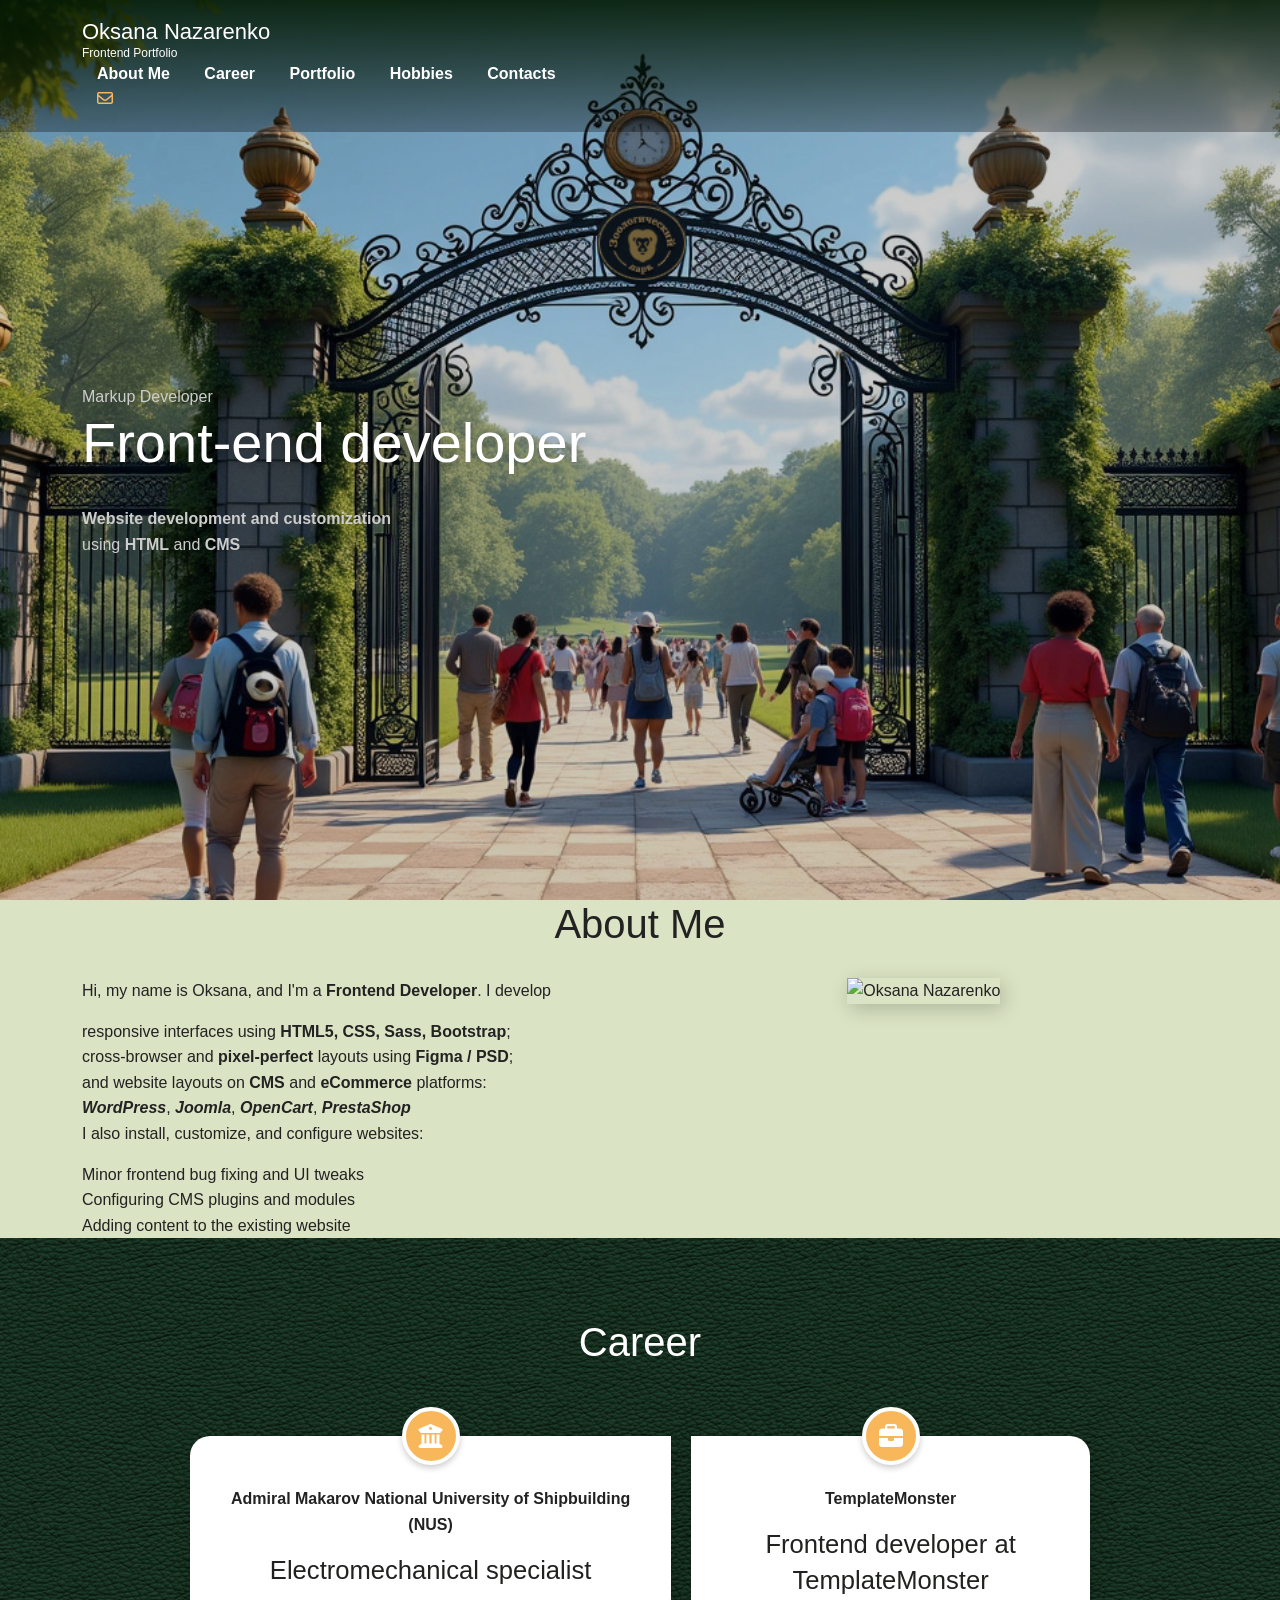
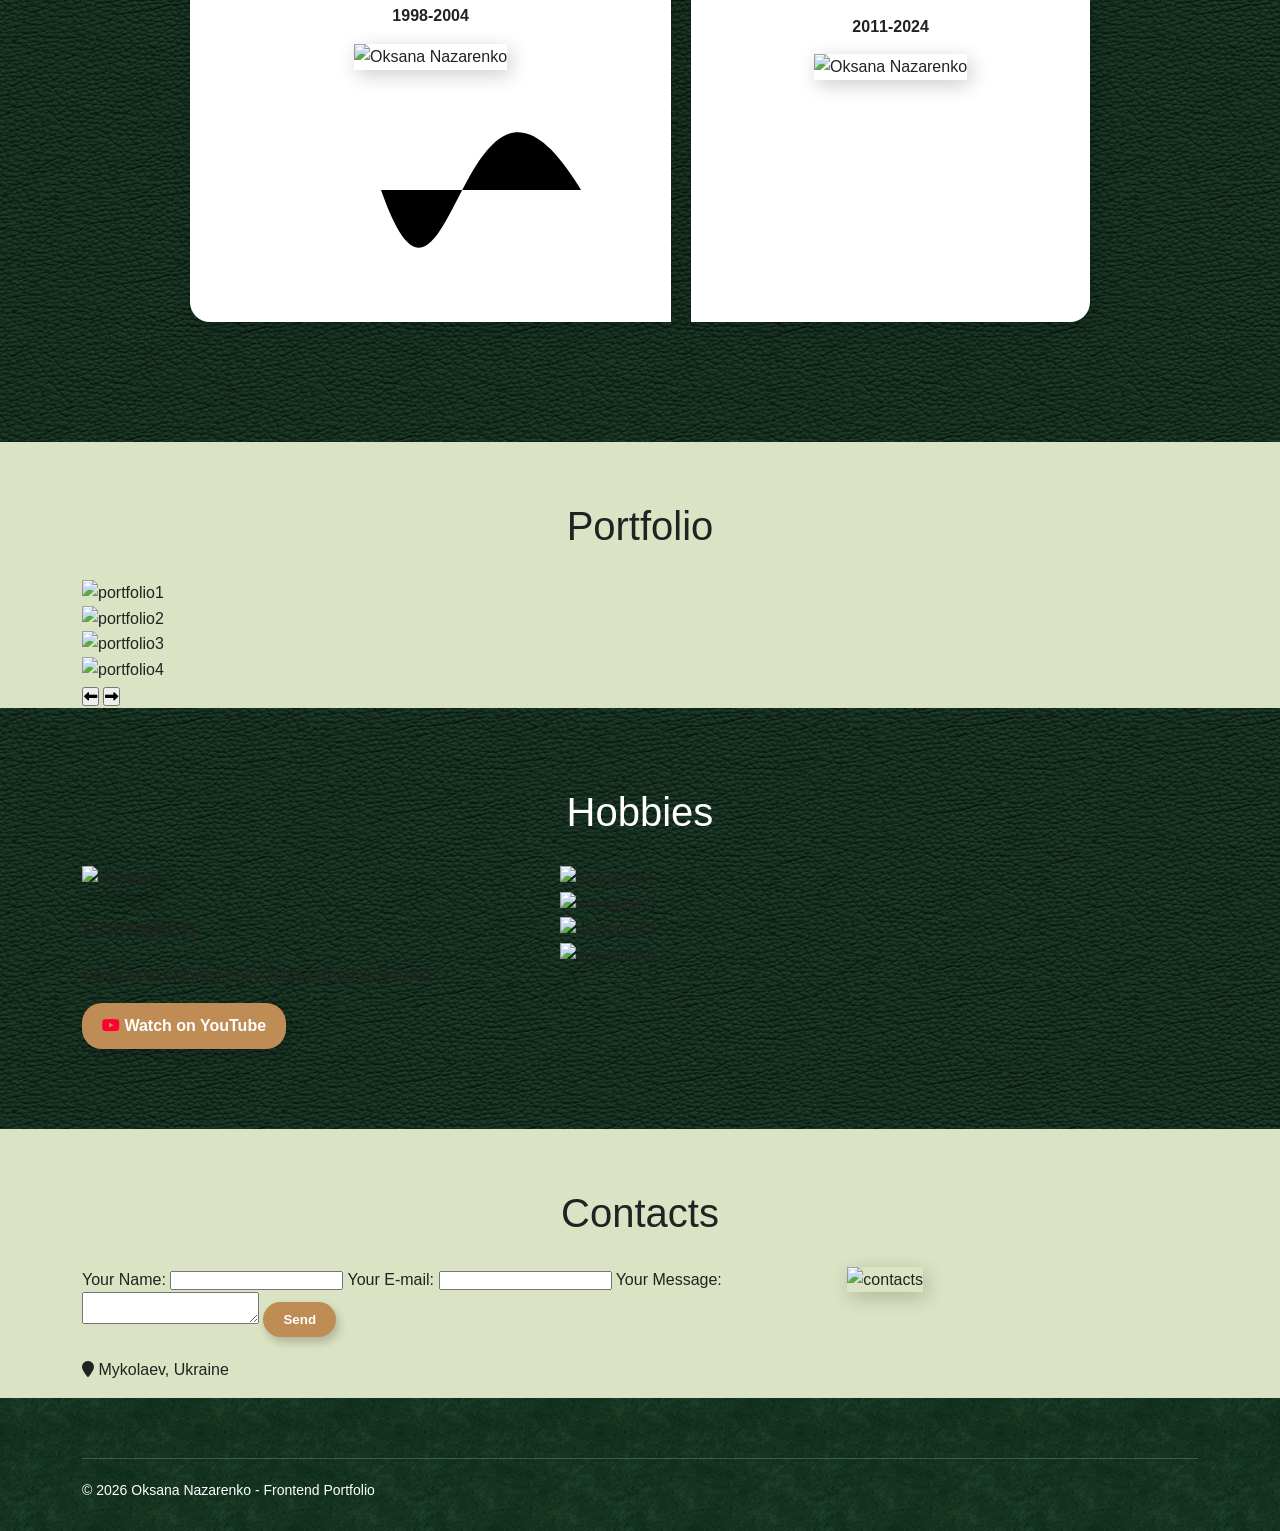
==== commit 9ffd64d3: "изменение структуры" ====
--- a/index.html
+++ b/index.html
@@ -1,243 +1,398 @@
-<!DOCTYPE html>
+<!doctype html>
 <html lang="en">
-<head>
-  <meta charset="UTF-8" />
-  <meta name="viewport" content="width=device-width, initial-scale=1.0" />
-  <title>Зоологический парк</title>
-  <link rel="icon" href="img/favicon.ico">  
-  <link rel="preconnect" href="https://fonts.googleapis.com">
-  <link rel="preconnect" href="https://fonts.gstatic.com" crossorigin>
-  <link href="https://fonts.googleapis.com/css2?family=Roboto:ital,wght@400,700&display=swap" rel="stylesheet">  
-  <link href="https://fonts.googleapis.com/css2?family=Pattaya&display=swap" rel="stylesheet">
-  <link rel="stylesheet" href="css/bootstrap-grid.css"> 
-  <link href="css/fontawesome-all.min.css" rel="stylesheet" />
-  <link rel="preload" href="preloader.gif" as="image">
-  <link rel="stylesheet" href="css/styles.css">
-  <link rel="stylesheet" href="css/responsive.css">
-</head>
-
-<body>
-  <div class="preloader"><img src="preloader.gif" alt="Зоологический парк"></div>
-  <header class="head-home">
-    <div class="navbar">
-      <div class="logo">
-        <a href="/">
-          <img src="img/logo.png" alt=""/> 
-          <p><span>Зоологический парк</span><br> Лучший зоопарк 2025 года</p>
-        </a>
-      </div>
-      <div class="header__menu menu">
-      <div class="menu__icon"><span></span></div>
-        <nav class="menu__body">
-          <ul class="menu__list">
-            <li><a href="#">Главная</a></li>
-            <li><a href="#">Экспозиция</a></li>
-            <li><a href="#">Новости</a></li>
-            <li><a href="#">Блог</a></li>     
-            <li><a href="#">Контакты</a></li>            
-            <li class="d-sm-none"><a href="#">Играть</a></li>
-            <li class="d-sm-none"><a href="#">Войти</a></li>        
-          </ul>          
-        </nav>        
-      </div>
-      <nav>
-        <a href="#"class="btn-header"><i class="fa fa-gamepad"></i> <span>Играть</span></a>
-        <a href="#"><i class="fa fa-sign-in-alt"></i> <span>Войти</span></a>
-      </nav>      
+  <head>
+    <meta charset="UTF-8" />
+    <meta name="viewport" content="width=device-width, initial-scale=1.0" />
+    <title>Frontend Portfolio</title>
+    <link rel="icon" href="img/favicon.ico" />
+    <link rel="preconnect" href="https://fonts.googleapis.com" />
+    <link rel="preconnect" href="https://fonts.gstatic.com" crossorigin />
+    <link href="https://fonts.googleapis.com/css2?family=Inter:ital,opsz,wght@0,14..32,100..900;1,14..32,100..900&display=swap" rel="stylesheet">
+	<link href="https://fonts.googleapis.com/css2?family=Plus+Jakarta+Sans:wght@700&display=swap" rel="stylesheet">
+    <link rel="stylesheet" href="css/bootstrap-grid.css" />
+    <link href="css/fontawesome-all.min.css" rel="stylesheet" />
+    <link rel="preload" href="preloader.svg" as="image" />
+    <link rel="stylesheet" href="css/styles.css" />
+    <link rel="stylesheet" href="css/responsive.css" />
+  </head>
+
+  <body>
+    <div class="preloader">
+      <img src="preloader.svg" alt="Portfolio" />
     </div>
-    <h1>Добро пожаловать в наш зоопарк!</h1>
-    <a href="/" class="btn-head-home">Купить билет</a>
-    <div class="decor">
-      <img src="img/decor.png" alt=""/>
-      <img src="img/decor.png" alt=""/>
-    </div>
-  </header>
-
-  <div class="content">
-  <section class="features">
-    <a class="feature-box" href="/">  
-      <span class="feature-box-icon"><i class="fa-solid fa-calendar-days"></i></span>    
-      <h3>События</h3>
-      <p>Будьте в курсе всех будущих событий первыми</p>
-    </a>
-    <a class="feature-box" href="/">
-      <span class="feature-box-separator"></span>
-      <span class="feature-box-separator"></span>
-      <span class="feature-box-icon"><i class="fa-solid fa-camera-retro"></i></span> 
-      <h3>Галерея</h3>
-      <p>Посмотрите нашу галерею прошедших событий</p>
-    </a>
-    <a class="feature-box" href="/">
-      <span class="feature-box-separator"></span>
-      <span class="feature-box-separator"></span>
-      <span class="feature-box-icon"><i class="fa-solid fa-map-location-dot"></i></span> 
-      <h3>Путеводитель</h3>
-      <p>Посмотрите карту зоопарка со всеми постройками</p>
-    </a>
-  </section>
-
-  <section class="container banner-section">
-    <div class="banner-home">
-      <p>Каждый 1000 посетитель нашего зоопарка получает уникальный сувенир!</p>
-      <img src="img/banner-img.png" alt="banner">
-    </div>
-  </section>
-
-  <section class="container animals-section">
-    <h2 class="text-center">Наши предложения</h2>
-    <div class="row">
-      <div class="col-sm-12 col-md-6">
-        <div class="sim-slider">
-          <ul class="sim-slider-list">
-            <li class="sim-slider-element"><img src="img/home_slider1.jpg" alt="0"></li>
-            <li class="sim-slider-element"><img src="img/home_slider2.jpg" alt="1"></li>
-            <li class="sim-slider-element"><img src="img/home_slider3.jpg" alt="2"></li>
-            <li class="sim-slider-element"><img src="img/home_slider4.jpg" alt="3"></li>            
-          </ul>
-          <div class="sim-slider-arrow-left"></div>
-          <div class="sim-slider-arrow-right"></div>
-          <div class="sim-slider-dots"></div>
-        </div>
-      </div>
-      <div class="col-sm-12 col-md-6 animal-block">
-        <div class="animal-text">
-          <div class="img-box_action">
-            <img class="img-box" src="img/atracion.jpg" alt="atracion">
-            <span class="icon-action">
-              <svg xmlns="http://www.w3.org/2000/svg" xmlns:xlink="http://www.w3.org/1999/xlink" viewBox="0 0 512 512"><defs><linearGradient id="linear-gradient-2" x1="300" y1="441.96" x2="255.94" y2="60.66" gradientUnits="userSpaceOnUse"><stop offset="0" stop-color="#8a0304"/><stop offset="1" stop-color="#c3161c"/></linearGradient></defs><title>promo_orange</title><g style="isolation:isolate"><g id="Layer_1" data-name="Layer 1"><path d="M311.59,48.68c84.6-26.49,76.91-30.8,96.23,55.51,86.7,19.39,82.11,11.43,55.55,96.17,64.9,59.65,64.82,51.47,0,111,26.48,84.52,30.62,76.91-55.55,96.17-19.3,86.21-11.75,82-96.23,55.53-60,65.2-51.1,65.2-111.1,0-85.13,26.65-76.75,31.51-96.22-55.53C17.74,388.23,22.14,396.2,48.7,311.4c-64.87-59.64-65-51.28,0-111-26.48-84.52-30.8-76.86,55.56-96.17,19.44-86.83,11.26-82.12,96.22-55.51,59.72-64.9,51.36-64.91,111.1,0Z" fill-rule="evenodd" fill="url(#linear-gradient-2)"/></g></g></svg>
-              <span><strong>25</strong> декабря</span>
-            </span>
-          </div>
-          <h3>События</h3>
-          <p>Не пропустите масштабное празднование рождества 25 декабря в нашем парке атракционов!</p>
-          <a href="/" class="btn">Узнать больше</a>        
-        </div>
-      </div>
-  </div>
-  <div class="row">
-      <div class="col-sm-12 col-md-6 animal-block">
-        <div class="animal-text">
-          <h3>Развлечения</h3>
-          <p>Посетите наш парк атракционов, кафе, сувенирную лавку и экспозицию львов в новом стеклянном вольере!<br>Вы можете не только посмотреть экспозиции, но и посетить наши экскурсии, на которых наши экскурсоводы подробно познакомят вас с миром зверей. Так же мы регулярно проводим активности для детей, на которых они могут изготовить игрушки для некоторых зверей или угостить их лакомствами.</p>
-          <a href="/" class="btn">Узнать больше</a>
-        </div>
-      </div>
-      <div class="col-sm-12 col-md-6 animal-block">
-        <div class="animal-text elem-info">  
-          <span class="img-decor1"> 
-            <img class="img-box" src="img/junate.jpg" alt="junate">
-          </span>
-          <a href="/" class="elem-info_text">
-            <svg id="Layer_1" data-name="Layer 1" xmlns="http://www.w3.org/2000/svg" xmlns:xlink="http://www.w3.org/1999/xlink" viewBox="0 0 512 512"><defs><linearGradient id="linear-gradient1" x1="256" y1="441.36" x2="256" y2="9.45" gradientUnits="userSpaceOnUse"><stop offset="0" stop-color="white"/><stop offset="0.37" stop-color="white"/><stop offset="1" stop-color="white"/></linearGradient></defs><title>cloud_comment</title><path d="M288.86,328A71.76,71.76,0,0,0,416,295a109.46,109.46,0,0,0-34.43-213.4h-4A100.6,100.6,0,0,0,281.46,11c-40.12,0-74.55,23.9-90.77,57.76a42.58,42.58,0,0,0-78.81,22.48c0,4,0,7.68,1.14,11.38a76.15,76.15,0,0,0-92.19,74.26c0,42.11,36.7,76.54,79.1,76.54h0c-.29,2.84.85,6.26.85,9.39C100.79,316,144,359,197.24,359A108.43,108.43,0,0,0,214,357.55l-32.15,85.36Z" fill="url(#linear-gradient1)"/></svg>
-            <span>Записаться на экскурсию</span>
-          </a>
-        </div>
-      </div>
-  </div>
-  </section>
-
-  <section class="highlighted-section">
-    <div class="container">
-      <h2 class="text-center">В нашей семье пополнение!</h2>
-      <div class="highlighted-grid">
-        <div>
-          <img src="img/tiger.jpg" alt="tiger">
-          <div class="p-box"><p>Мы рады сообщить о появлении нескольких очаровательных рысят! Малыши родились здоровыми, и уже исследуют окрестности и очаровывают посетителей своими выходками.</p></div>
-        </div>
-        <div>
-          <img src="img/bear.jpg" alt="bear">
-          <div class="p-box"><p>По программе обмена между зоопарками мира мы получили в нашу экспозицию бурого молодого медведя, который уже прошел адаптацию и познакомился с нашей молодой медведицей. </p></div>
-        </div>
-      </div>
-    </div>
-    <span class="icon-decor"></span>  
-  </section>
-
-  <section class="container animals-section">
-    <div class="row">
-      <div class="col-sm-12 col-md-6 animal-block">
-        <div class="animal-text">
-          <h3>Недавние миссии</h3>
-          <p>Недавно было проведено возвращение в естественную среду обитания спасенных ранее раненных орлов. Наша команда медиков в течении трех месяцев наблюдали за заживлением ран после проведенной операции, после чего наши специалисты доставили орлов в их среду обитания.<br><br> Орлы Граф и Смитти получили специальные маячки, благодаря которым наши орнитологи могут отслеживать их дальнейшую адаптацию в дикой природе.</p>
-          <a href="/" class="btn">Узнать больше</a>        
-        </div>
-      </div>
-      <div class="col-sm-12 col-md-6 animal-block">
-        <div class="animal-text">
-          <span class="img-decor2">
-            <img class="img-box" src="img/team.jpg" alt="team">
-          </span>
-        </div>
-      </div>
-    </div>
-  </section>
-  </div>
-  <footer>
-    <div class="container">
-      <div class="row">
-        <div class="col-sm-12 mb-3 col-md-4">
+    <header class="head-home">
+      <div class="navbar">
+        <div class="container">
           <div class="logo">
             <a href="/">
-              <img src="img/logo.png" alt=""/> 
-              <span>Зоологический парк</span><br> Лучший зоолпарк 2025 года
+              <p>
+                <span>Oksana Nazarenko</span><br />
+                Frontend Portfolio
+              </p>
             </a>
-          </div>         
-        </div>
-        <div class="col-sm-6 mb-3 col-md-2 col-lg-3">
-          <ul class="no-style">
-            <li><a href="#"><i class="fa fa-camera-retro"></i> Выставка</a></li>            
-            <li><a href="#"><i class="fa fa-newspaper"></i> Новости</a></li>
-            <li><a href="#"><i class="fa fa-comment"></i> Блог</a></li>
-            <li><a href="#"><i class="fa fa-phone"></i> Контакты</a></li>
-          </ul>
-        </div>
-        <div class="col-sm-6 mb-3 col-md-4 col-lg-3">
-          <ul class="no-style">
-            <li><a href="#"><i class="fa fa-info"></i> История</a></li>
-            <li><a href="#"><i class="fa fa-person"></i> Наша команда</a></li>
-            <li><a href="#"><i class="fa fa-handshake"></i> Вакансии</a></li>
-            <li><a href="#"><i class="fa-solid fa-hand-holding-heart"></i> Благотворительность</a></li>
-          </ul>
-        </div>
-        <div class="col-sm-12 mb-3 col-md-2">
-          <ul class="no-style list-icons">
-            <li><a href="#"><i class="fa-brands fa-facebook"></i></a></li>
-            <li><a href="#"><i class="fa-brands fa-instagram"></i></a></li>
-            <li><a href="#"><i class="fa-brands fa-youtube"></i></a></li>
-          </ul>
+          </div>
+          <div class="header__menu menu">
+            <div class="menu__icon"><span></span></div>
+            <nav class="menu__body">
+              <ul class="menu__list">
+                <li><a href="#about">About Me</a></li>
+                <li><a href="#career">Career</a></li>
+                <li><a href="#portfolio">Portfolio</a></li>
+                <li><a href="#hobbies">Hobbies</a></li>
+                <li><a href="#contacts">Contacts</a></li>
+              </ul>
+            </nav>
+          </div>
+          <nav>
+            <a href="mailto:oksana555oksana@gmail.com" target="_blank"
+              ><i class="far fa-envelope"></i
+            ></a>
+          </nav>
         </div>
       </div>
-      <div class="copyright">
-        <span>&copy; 2025 Зоологический парк. Сайт для демонстрации. *Изображения сгенерированы ИИ</span>
+      <div class="container">
+        <span class="rainbow">
+          <span class="rainbow-stroke"></span>
+          <span class="rainbow-text">Markup Developer</span>
+        </span>
+        <h1>Front-end developer</h1>
+        <p>
+          <strong>Website development and customization</strong><br />
+          using <strong class="color2">HTML</strong> and
+          <strong class="color2">CMS</strong>
+        </p>
       </div>
+    </header>
+
+    <div class="content">
+      <section id="about">
+        <div class="container">
+          <h2 class="text-center">About Me</h2>
+
+          <div class="row">
+            <div class="col-sm-12 col-md-8">
+              <div class="text-container">
+                <p>
+                  Hi, my name is Oksana, and I'm a
+                  <strong>Frontend Developer</strong>. I develop
+                </p>
+                <ul class="list-check">
+                  <li>
+                    responsive interfaces using
+                    <strong class="color2">HTML5, CSS, Sass, Bootstrap</strong>;
+                  </li>
+                  <li>
+                    cross-browser and <strong>pixel-perfect</strong> layouts
+                    using <strong class="color2">Figma / PSD</strong>;
+                  </li>
+                  <li>
+                    and website layouts on <strong>CMS</strong> and
+                    <strong>eCommerce</strong> platforms: <br><strong><em>WordPress</em></strong>, <strong><em>Joomla</em></strong>, <strong><em>OpenCart</em></strong>, <strong><em>PrestaShop</em></strong>
+                  </li>
+                </ul>
+
+                <p>I also install, customize, and configure websites:</p>
+                <ul class="list-marker">
+                  <li>Minor frontend bug fixing and UI tweaks</li>
+                  <li>Configuring CMS plugins and modules</li>
+                  <li>Adding content to the existing website</li>
+                </ul>
+              </div>
+            </div>
+            <div class="col-sm-12 col-md-4 lh-0">
+              <img
+                class="img-box"
+                src="img/img2.png"
+                alt="Oksana Nazarenko"
+                style="width: 351px"
+              />
+            </div>
+          </div>
+        </div>
+      </section>
+
+      <section id="career" class="highlighted-section">
+        <h2 class="text-center">Career</h2>
+        <div class="features">
+          <div class="feature-box">
+            <span class="feature-box-icon"
+              ><i class="fa fa-university"></i
+            ></span>
+            <div class="feature-box-text">
+              <p>
+                <strong
+                  >Admiral Makarov National University of Shipbuilding
+                  (NUS)</strong
+                >
+              </p>
+              <h3>Electromechanical specialist</h3>
+              <p><strong>1998-2004</strong></p>
+            </div>
+            <img
+              class="img-box"
+              src="img/img3.png"
+              alt="Oksana Nazarenko"
+              style="width: 232px"
+            />
+            <svg
+              class="feature-line"
+              width="400"
+              height="200"
+              viewBox="0 0 400 200"
+            >
+              <path
+                class="dashed-curve"
+                d="M 150 100 C 220 300,  230 -100, 350 100"
+                pathLength="100"
+              />
+            </svg>
+          </div>
+          <div class="feature-box">
+            <span class="feature-box-icon"
+              ><i class="fa-solid fa-briefcase"></i
+            ></span>
+            <div class="feature-box-text">
+              <p><strong>TemplateMonster</strong></p>
+              <h3>Frontend developer at TemplateMonster</h3>
+              <p><strong>2011-2024</strong></p>
+            </div>
+            <img
+              class="img-box"
+              src="img/img4.gif"
+              alt="Oksana Nazarenko"
+              style="width: 250px"
+            />
+          </div>
+        </div>
+      </section>
+
+      <section id="portfolio">
+        <div class="container">
+          <h2 class="text-center">Portfolio</h2>
+          <div class="row">
+            <div class="col-sm-12">
+              <div class="carousel-container" id="carousel-linear">
+                <div class="carousel-track-wrapper">
+                  <div class="carousel-track">
+                    <div class="carousel-item">
+                      <a href="portfolio1.html">
+                        <img src="img/portfolio1.jpg" alt="portfolio1" />
+                      </a>
+                    </div>
+                    <div class="carousel-item">
+                      <a href="portfolio1.html">
+                        <img src="img/portfolio1.jpg" alt="portfolio2" />
+                      </a>
+                    </div>
+                    <div class="carousel-item">
+                      <a href="portfolio1.html">
+                        <img src="img/portfolio1.jpg" alt="portfolio3" />
+                      </a>
+                    </div>
+                    <div class="carousel-item">
+                      <a href="portfolio1.html">
+                        <img src="img/portfolio1.jpg" alt="portfolio4"
+                      /></a>
+                    </div>
+                  </div>
+                </div>
+                <button class="nav-btn prev-btn">
+                  <i class="fas fa-long-arrow-alt-left"></i>
+                </button>
+                <button class="nav-btn next-btn">
+                  <i class="fas fa-long-arrow-alt-right"></i>
+                </button>
+              </div>
+            </div>
+          </div>
+        </div>
+      </section>
+
+      <section id="hobbies" class="highlighted-section">
+        <div class="container">
+          <h2 class="text-center">Hobbies</h2>
+          <div class="row">
+            <div class="col-sm-12 col-md-5">
+              <div>
+                <img
+                  class="img-box"
+                  src="img/img5.png"
+                  alt="Hobbies"
+                  style="width: 240px"
+                />
+                <h3>Animation</h3>
+                <p>Using AI to Animate Fairy Tales I Read as a Child</p>
+                <a
+                  href="https://www.youtube.com/@SanaXTm"
+                  target="_blank"
+                  class="btn btn-youtube"
+                  ><i class="fab fa-youtube" aria-hidden="true"></i> Watch on
+                  YouTube</a
+                >
+              </div>
+            </div>
+            <div class="col-sm-12 col-md-7">
+              <div class="circular-carousel-area">
+                <div class="circular-carousel" id="carousel-circular">
+                  <div
+                    class="circle-item"
+                    data-jpg="img/animation1.jpg"
+                    data-gif="img/animation1.gif"
+                  >
+                    <img src="img/animation1.jpg" alt="animation1" />
+                  </div>
+                  <div
+                    class="circle-item"
+                    data-jpg="img/animation2.jpg"
+                    data-gif="img/animation2.gif"
+                  >
+                    <img src="img/animation2.jpg" alt="animation2" />
+                  </div>
+                  <div
+                    class="circle-item"
+                    data-jpg="img/animation3.jpg"
+                    data-gif="img/animation3.gif"
+                  >
+                    <img src="img/animation3.jpg" alt="animation3" />
+                  </div>
+                  <div
+                    class="circle-item"
+                    data-jpg="img/animation4.jpg"
+                    data-gif="img/animation4.gif"
+                  >
+                    <img src="img/animation4.jpg" alt="animation4" />
+                  </div>
+                </div>
+              </div>
+            </div>
+          </div>
+        </div>
+      </section>
+
+      <section id="contacts" class="container">
+        <h2 class="text-center">Contacts</h2>
+
+        <div class="row">
+          <div class="col-sm-12 col-md-8">
+            <div>
+              <form
+                class="contact-form"
+                action="https://formspree.io/f/xbdbvwkq"
+                method="POST"
+              >
+                <input
+                  type="hidden"
+                  name="_subject"
+                  value="Письмо моего сайта-визитки на GitHub Pages"
+                />
+                <label>
+                  Your Name:
+                  <input type="text" name="name" required />
+                </label>
+                <label>
+                  Your E-mail:
+                  <input type="email" name="email" required />
+                </label>
+                <label class="message-label">
+                  Your Message:
+                  <textarea name="message"></textarea>
+                </label>
+                <button type="submit" class="btn">Send</button>
+              </form>
+              <p>
+                <span class="info-mark">
+                  <i class="fa fa-map-marker"></i> Mykolaev, Ukraine
+                </span>
+              </p>
+            </div>
+          </div>
+          <div class="col-sm-12 col-md-4 lh-0 justify-end">
+            <img
+              class="img-box"
+              src="img/img7.png"
+              alt="contacts"
+              style="width: 270px"
+            />
+          </div>
+        </div>
+      </section>
     </div>
-    <button id="scrollToTopBtn"><i class="fa fa-arrow-up"></i></button>
-  </footer>
-  <script>
+    <footer>
+      <div class="container">
+        <div class="copyright">
+          <span>&copy; 2026 Oksana Nazarenko - Frontend Portfolio</span>
+        </div>
+      </div>
+      <button id="scrollToTopBtn">
+        <svg
+          xmlns="http://www.w3.org/2000/svg"
+          xmlns:xlink="http://www.w3.org/1999/xlink"
+          version="1.1"
+          width="40"
+          height="40"
+          viewBox="0 0 256 256"
+          xml:space="preserve"
+        >
+          <g
+            style="
+              stroke: none;
+              stroke-width: 0;
+              stroke-dasharray: none;
+              stroke-linecap: butt;
+              stroke-linejoin: miter;
+              stroke-miterlimit: 10;
+              fill: none;
+              fill-rule: nonzero;
+              opacity: 1;
+            "
+            transform="translate(1.4065934065934016 1.4065934065934016) scale(2.81 2.81)"
+          >
+            <path
+              d="M 45 26.506 c -12.049 0 -21.851 9.802 -21.851 21.852 v 19.791 C 23.149 80.198 32.951 90 45 90 s 21.851 -9.802 21.851 -21.851 V 48.358 C 66.851 36.308 57.049 26.506 45 26.506 z M 48.884 53.998 c 0 2.145 -1.738 3.884 -3.884 3.884 c -2.145 0 -3.884 -1.739 -3.884 -3.884 V 43.59 c 0 -2.145 1.739 -3.884 3.884 -3.884 c 2.145 0 3.884 1.739 3.884 3.884 V 53.998 z"
+              style="
+                stroke: none;
+                stroke-width: 1;
+                stroke-dasharray: none;
+                stroke-linecap: butt;
+                stroke-linejoin: miter;
+                stroke-miterlimit: 10;
+                fill: rgb(0, 0, 0);
+                fill-rule: nonzero;
+                opacity: 1;
+              "
+              transform=" matrix(1 0 0 1 0 0) "
+              stroke-linecap="round"
+            />
+            <path
+              d="M 45 0 c -0.828 0 -1.657 0.316 -2.288 0.948 L 30.15 13.509 c -1.264 1.263 -1.264 3.312 0 4.576 c 1.263 1.264 3.313 1.264 4.576 0 L 45 7.813 l 10.273 10.273 c 1.264 1.264 3.312 1.264 4.576 0 c 1.264 -1.264 1.264 -3.312 0 -4.576 L 47.288 0.948 C 46.656 0.316 45.828 0 45 0 z"
+              style="
+                stroke: none;
+                stroke-width: 1;
+                stroke-dasharray: none;
+                stroke-linecap: butt;
+                stroke-linejoin: miter;
+                stroke-miterlimit: 10;
+                fill: rgb(0, 0, 0);
+                fill-rule: nonzero;
+                opacity: 1;
+              "
+              transform=" matrix(1 0 0 1 0 0) "
+              stroke-linecap="round"
+            />
+          </g>
+        </svg>
+      </button>
+    </footer>
+    <script>
       /* loadng */
-      window.onload = function(){
-          document.querySelector(".preloader").style.display = "none";
-      }
+      window.onload = function () {
+        document.querySelector(".preloader").style.display = "none";
+      };
       /* menu burger */
-      const hamburger = document.querySelector('.menu__icon');
-      const navMenu = document.querySelector('.header__menu');
-      hamburger.addEventListener('click', () => {
-          navMenu.classList.toggle('active');
-      });
-      /* sticky menu */
-      const navbar = document.querySelector('.navbar');
-      const pageHeight = document.documentElement.clientHeight;
-      window.addEventListener('scroll', () => {
-          if (window.scrollY >= pageHeight + 50 && !navbar.classList.contains('sticky')) {
-              navbar.classList.add("sticky");
-          } else if (window.scrollY > pageHeight && window.scrollY < pageHeight + 50 && navbar.classList.contains('sticky')) {              
-              navbar.classList.add("fade-out");
-          } else if (window.scrollY < pageHeight && navbar.classList.contains('sticky')) {
-              navbar.classList.remove("fade-out");
-              navbar.classList.remove("sticky");
-          } else if (window.scrollY >= pageHeight + 50 && navbar.classList.contains('sticky') && navbar.classList.contains('fade-out')) {
-              navbar.classList.remove("fade-out");
-          }
+      const hamburger = document.querySelector(".menu__icon");
+      const navMenu = document.querySelector(".header__menu");
+      hamburger.addEventListener("click", () => {
+        navMenu.classList.toggle("active");
       });
 
       /* scroll to top */
@@ -246,19 +401,18 @@
       function scrollToTop() {
         rootElement.scrollTo({
           top: 0,
-          behavior: "smooth"
+          behavior: "smooth",
         });
       }
       scrollToTopBtn.addEventListener("click", scrollToTop);
-      window.addEventListener('scroll', () => {
+      window.addEventListener("scroll", () => {
         if (window.scrollY >= 50) {
           scrollToTopBtn.style.opacity = 1;
         } else {
           scrollToTopBtn.style.opacity = 0;
         }
       });
-
-  </script>
-  <script src="js/slider.js"></script>
-</body>
-</html>+    </script>
+    <script src="js/carousel.js"></script>
+  </body>
+</html>
